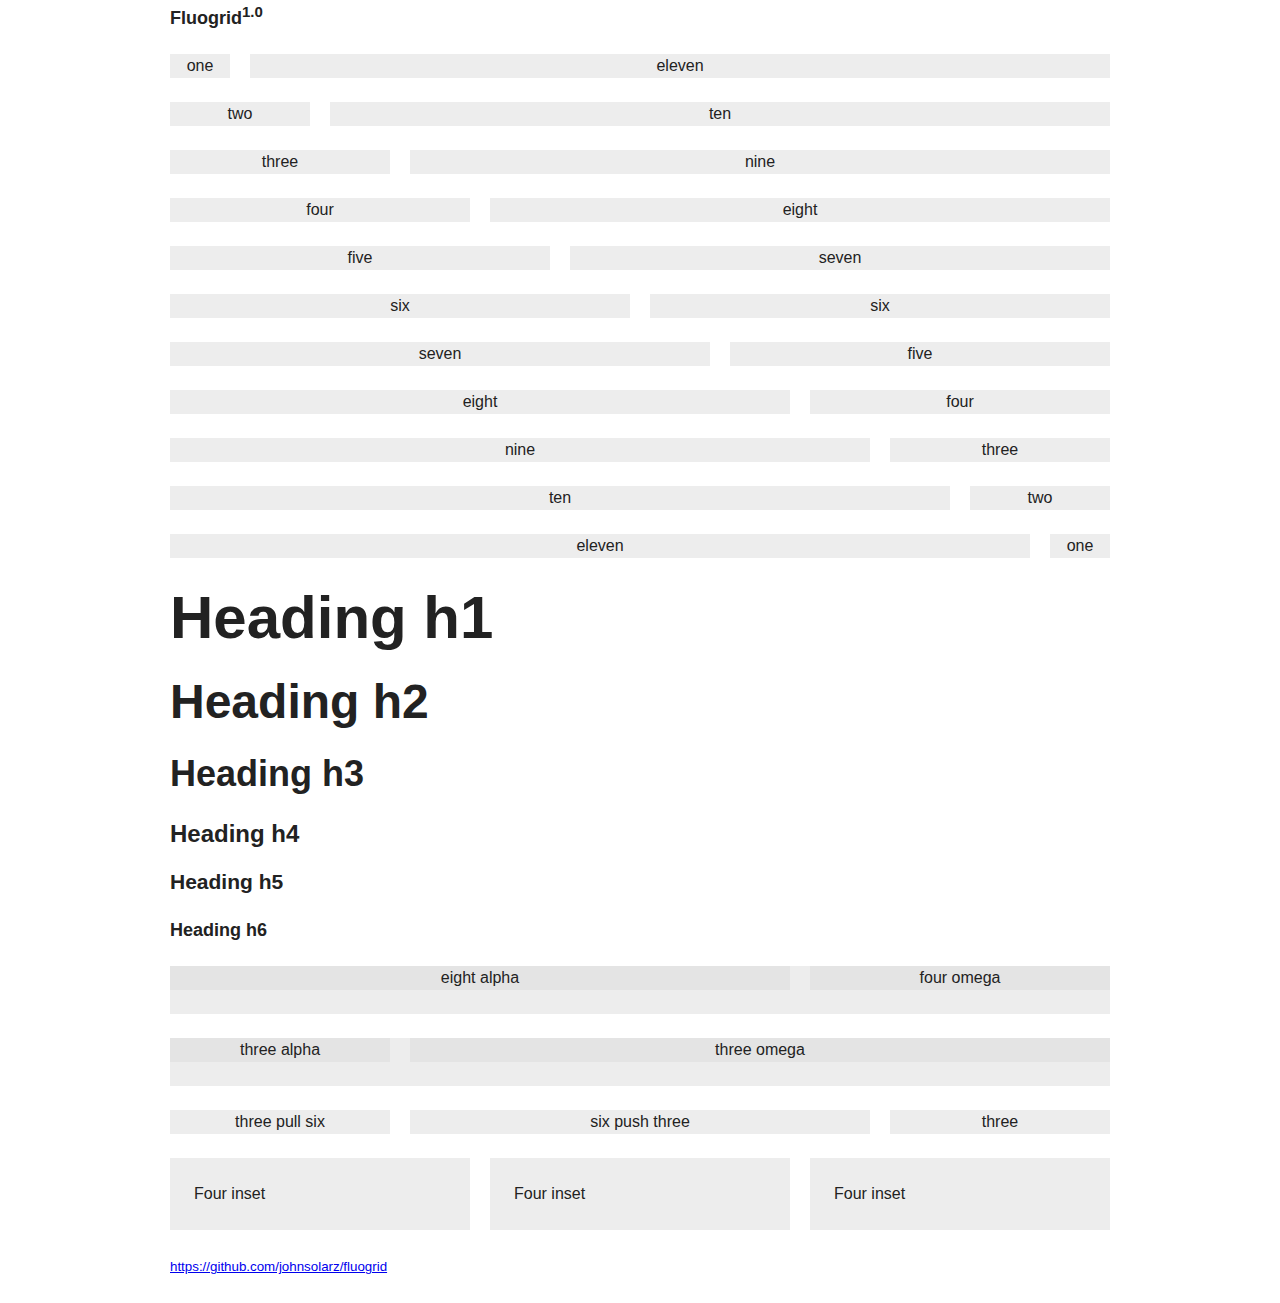
==== index.html @ cb653068 "baseline grids" ====
<!doctype html>
<html class="no-js" lang="en">
<head>
  <meta charset="utf-8">
  <meta http-equiv="X-UA-Compatible" content="IE=edge,chrome=1">

  <title></title>
  <meta name="description" content="">

  <!-- Mobile viewport optimized: h5bp.com/viewport -->
  <meta name="viewport" content="width=device-width, initial-scale=1, maximum-scale=1">

  <!-- Place favicon.ico and apple-touch-icon.png in the root directory: mathiasbynens.be/notes/touch-icons -->

  <link rel="stylesheet" href="css/fluo-12.css">
  
<style>
html { font-size: 100%; -webkit-text-size-adjust: 100%; -ms-text-size-adjust: 100%; }
html, button, input, select, textarea { font: 100%/1.5 "HelveticaNeue", "Helvetica Neue", Helvetica, Arial, sans-serif; color: #222; } /* 16px, 24px */
body { background: url("img/24px-grid-bg.gif") 0 1.1875em; margin: 0; font-size: 1em; line-height: 1.5; -webkit-font-smoothing: antialiased; font-smoothing: antialiased; text-rendering: optimizeLegibility; }
h1, h2, h3, h4, h5, h6 { font-family: "HelveticaNeue", "Helvetica Neue", Helvetica, Arial, sans-serif; color: #222; }
h1 { margin: 0; font-size: 3.75em; line-height: 1.2em; margin-bottom: 0.4em; } /* 60px, 72px, 24px */
h2 { margin: 0; font-size: 3em; line-height: 1em; margin-bottom: 0.5em; } /* 48px, 48px, 24px */
h3 { margin: 0; font-size: 2.25em; line-height: 1.3333333333333333333333333333333em; margin-bottom: 0.6667em; } /* 36px, 48px, 24px */ 
h4 { margin: 0; font-size: 1.5em; line-height: 1em; margin-bottom: 1em; } /* 24px, 24px, 24px */
h5 { margin: 0; font-size: 1.3125em; line-height: 1.1428571428571428571428571428571em; margin-bottom: 1.1428571428571428571428571428571em; } /* 21px, 24px, 24px */
h6 { margin: 0; font-size: 1.125em; line-height: 1.3333333333333333333333333333333em; margin-bottom: 1.3333333333333333333333333333333em; } /* 18px, 24px, 24px */
p, dl, td, th, table, address { margin: 0; font-size: 1em; line-height: 1.5em; margin-bottom: 1.5em; padding: 0; } /* 16px, 24px, 24px */
.center .column { background: rgba(220,220,220,.5); margin-bottom: 1.5em; text-align: center; }
.left .column .inset { background: rgba(220,220,220,.5); margin-bottom: 1.5em; text-align: left; }
  </style>
</head>
<body>

  <header class="grid">
  	<section class="twelve column">
  		<h6>Fluogrid<sup>1.0</sup></h6>
  	</section>
  </header>
  
  <div class="grid center" role="main">
		<div class="one column">
			one
		</div>
		<div class="eleven column">
			eleven
		</div>
		<div class="two column">
			two
		</div>
		<div class="ten column">
			ten
		</div>
		<div class="three column">
			three
		</div>
		<div class="nine column">
			nine
		</div>
		<div class="four column">
			four
		</div>
		<div class="eight column">
			eight
		</div>
		<div class="five column">
			five
		</div>
		<div class="seven column">
			seven
		</div>
		<div class="six column">
			six
		</div>
		<div class="six column">
			six
		</div>
		<div class="seven column">
			seven
		</div>
		<div class="five column">
			five
		</div>
		<div class="eight column">
			eight
		</div>
		<div class="four column">
			four
		</div>
		<div class="nine column">
			nine
		</div>
		<div class="three column">
			three
		</div>
		<div class="ten column">
			ten
		</div>
		<div class="two column">
			two
		</div>
		<div class="eleven column">
			eleven
		</div>
		<div class="one column">
			one
		</div>
  </div>
  <div class="grid text">
  	<div class="six column">
		  <h1>Heading h1</h1>
  		<h2>Heading h2</h2>
	  	<h3>Heading h3</h3>
 	 		<h4>Heading h4</h4>
		  <h5>Heading h5</h5>
  		<h6>Heading h6</h6>
		</div>
	</div>
	<div class="grid center">
		<div class="twelve column">
			<div class="eight column alpha">
				eight alpha
			</div>
			<div class="four column omega">
				four omega
			</div>
		</div>
	</div>
	<div class="grid center">
		<div class="twelve column">
			<div class="three column alpha">
				three alpha
			</div>
			<div class="nine column omega">
				three omega
			</div>
		</div>
	</div>
	<div class="grid center">
		<div class="six column push-three">
			six push three
		</div>
		<div class="three column pull-six">
			three pull six 
		</div>
		<div class="three column">
			three 
		</div>
	</div>
	<div class="grid left">
		<div class="four column">
			<div class="inset">
					Four inset 
			</div>
		</div>
		<div class="four column">
			<div class="inset">
				Four inset
			</div>
		</div>
		<div class="four column">
			<div class="inset">
				Four inset
			</div>
		</div>
	</div>
	
  <footer class="grid">
  	<div class="twelve column">
			<p><small><a href="https://github.com/johnsolarz/fluogrid">https://github.com/johnsolarz/fluogrid</a></small></p>
		</div>
  </footer>

</body>
</html>
---- css/fluo-12.css ----
/* 
 * Fluo 12
 * A simple, responsive fixed-width grid with a 12 unit preset.
 * https://github.com/johnsolarz/fluogrid
 * Copyright 2012 8/7 Central
 */


/* =============================================================================
   The Grid System
   ========================================================================== */

/*
 * 1. Grid defines the layout area. Modify widths inside media quieries as required.
 * 2. Columns are made up of a number of units. Set gutter margins here.
 * 3. Rows are horizontal divisions of similar content.
 */

.grid { margin: 0 auto; position: relative; }
.column { display: inline; float: left; margin-left: 10px; margin-right: 10px; }
.row { margin-bottom: 1.5em; }

/* Nested columns */
.alpha { margin-left: 0; }
.omega { margin-right: 0; }

/* Push pull columns */
.push-one,    .pull-one,    .push-two,    .pull-two,
.push-three,  .pull-three,  .push-four,   .pull-four,
.push-five,   .pull-five,   .push-six,    .pull-six,
.push-seven,  .pull-seven,  .push-eight,  .pull-eight,
.push-nine,   .pull-nine,   .push-ten,    .pull-ten,
.push-eleven, .pull-eleven, .push-twelve, .pull-twelve { position: relative; }

/* Non-structural helper classes */
.center { text-align: center; }
.inset { padding: 1.5em; }
.full { width: 100%; }

/* Micro clearfix hack */
.grid:before, .grid:after, .row:before, .row:after { content: ""; display: table; }
.grid:after, .row:after { clear: both; }
.grid, .row { *zoom: 1; }


/* =============================================================================
   Primary ('mobile first') styles
   ========================================================================== */
















/* =============================================================================
   Mobile
   ========================================================================== */

@media only screen and (max-width: 767px) {

  /* One 300px column, no guters */
	.grid                  { width: 300px; }
	.column                { margin-left: 0; margin-right: 0; }

	/* Units */
	.grid .one,
	.grid .two,
	.grid .three,
	.grid .four,
	.grid .five,
	.grid .six,
	.grid .seven,
	.grid .eight,
	.grid .nine,
	.grid .ten,
	.grid .eleven,
	.grid .twelve          { width: 300px; }

  /* Style adjustments for 300px layouts */

}


/* =============================================================================
   Mobile landscape
   ========================================================================== */

@media only screen and (min-width: 480px) and (max-width: 767px) {

  /* One 420px column, no gutters */
	.grid                  { width: 420px; }
	.column                { margin-left: 0; margin-right: 0; }

	/* Units */
	.grid .one,
	.grid .two,
	.grid .three,
	.grid .four,
	.grid .five,
	.grid .six,
	.grid .seven,
	.grid .eight,
	.grid .nine,
	.grid .ten,
	.grid .eleven,
	.grid .twelve          { width: 420px; }

  /* Style adjustments for 420px layouts */

}


/* =============================================================================
   Tablet 
   ========================================================================== */
   
@media only screen and (min-width: 768px) { 

	/* Twelve 40px units, 10px gutters */
	.grid                  { width: 720px; }

	/* Units */
	.grid .one             { width: 40px;  }
	.grid .two             { width: 100px; }
	.grid .three           { width: 160px; }
	.grid .four            { width: 220px; }
	.grid .five            { width: 280px; }
	.grid .six             { width: 340px; }
	.grid .seven           { width: 400px; }
	.grid .eight           { width: 460px; }
	.grid .nine            { width: 520px; }
	.grid .ten             { width: 580px; }
	.grid .eleven          { width: 640px; }
	.grid .twelve          { width: 700px; }

	/* Offsets */
	.grid .offset-one      { padding-left: 60px;  }
	.grid .offset-two      { padding-left: 120px; }
	.grid .offset-three    { padding-left: 180px; }
	.grid .offset-four     { padding-left: 240px; }
 	.grid .offset-five     { padding-left: 300px; }
 	.grid .offset-six      { padding-left: 360px; }
	.grid .offset-seven    { padding-left: 420px; }
	.grid .offset-eight    { padding-left: 480px; }
	.grid .offset-nine     { padding-left: 540px; }
	.grid .offset-ten      { padding-left: 600px; }
	.grid .offset-eleven   { padding-left: 660px; }

	/* Push columns */
	.grid .push-one        { left: 60px;  }
	.grid .push-two        { left: 120px; }
	.grid .push-three      { left: 180px; }
	.grid .push-four       { left: 240px; }
	.grid .push-five       { left: 300px; }
	.grid .push-six        { left: 360px; }
	.grid .push-seven      { left: 420px; }
	.grid .push-eight      { left: 480px; }
	.grid .push-nine       { left: 540px; }
	.grid .push-ten        { left: 600px; }
	.grid .push-eleven     { left: 660px; }

	/* Pull columns */
	.grid .pull-one        { left: -60px;  }
	.grid .pull-two        { left: -120px; }
	.grid .pull-three      { left: -180px; }
	.grid .pull-four       { left: -240px; }
	.grid .pull-five       { left: -300px; }
	.grid .pull-six        { left: -360px; }
	.grid .pull-seven      { left: -420px; }
	.grid .pull-eight      { left: -480px; }
	.grid .pull-nine       { left: -540px; }
	.grid .pull-ten        { left: -600px; }
	.grid .pull-eleven     { left: -660px; }

  /* Style adjustments for 720px layouts */

}


/* =============================================================================
   Landscape Tablet/Laptop
   ========================================================================== */

@media only screen and (min-width: 1024px) {

	/* Twelve 60px units, 10px gutters */
	.grid                  { width: 960px; }

	/* Units */
	.grid .one             { width: 60px;  }
	.grid .two             { width: 140px; }
	.grid .three           { width: 220px; }
	.grid .four            { width: 300px; }
	.grid .five            { width: 380px; }
	.grid .six             { width: 460px; }
	.grid .seven           { width: 540px; }
	.grid .eight           { width: 620px; }
	.grid .nine            { width: 700px; }
	.grid .ten             { width: 780px; }
	.grid .eleven          { width: 860px; }
	.grid .twelve          { width: 940px; }

	/* Offsets */
	.grid .offset-one      { padding-left: 80px;  }
	.grid .offset-two      { padding-left: 160px; }
	.grid .offset-three    { padding-left: 240px; }
	.grid .offset-four     { padding-left: 320px; }
	.grid .offset-five     { padding-left: 400px; }
	.grid .offset-six      { padding-left: 480px; }
	.grid .offset-seven    { padding-left: 560px; }
	.grid .offset-eight    { padding-left: 640px; }
	.grid .offset-nine     { padding-left: 720px; }
	.grid .offset-ten      { padding-left: 800px; }
	.grid .offset-eleven   { padding-left: 880px; }

	/* Push columns */
	.grid .push-one        { left: 80px;  }
	.grid .push-two        { left: 160px; }
	.grid .push-three      { left: 240px; }
	.grid .push-four       { left: 320px; }
	.grid .push-five       { left: 400px; }
	.grid .push-six        { left: 480px; }
	.grid .push-seven      { left: 560px; }
	.grid .push-eight      { left: 640px; }
	.grid .push-nine       { left: 720px; }
	.grid .push-ten        { left: 800px; }
	.grid .push-eleven     { left: 880px; }

	/* Pull columns */
	.grid .pull-one        { left: -80px;  }
	.grid .pull-two        { left: -160px; }
	.grid .pull-three      { left: -240px; }
	.grid .pull-four       { left: -320px; }
	.grid .pull-five       { left: -400px; }
	.grid .pull-six        { left: -480px; }
	.grid .pull-seven      { left: -560px; }
	.grid .pull-eight      { left: -640px; }
	.grid .pull-nine       { left: -720px; }
	.grid .pull-ten        { left: -800px; }
	.grid .pull-eleven     { left: -880px; }

  /* Style adjustments for 960px layouts */

}


/* =============================================================================
   Desktop
   ========================================================================== */

@media only screen and (min-width: 1280px) {

  /* Style adjustments for desktop layouts */

}


/* =============================================================================
   Widescreen
   ========================================================================== */

@media only screen and (min-width: 1400px) {

  /* Style adjustments for widescreen layouts */

}
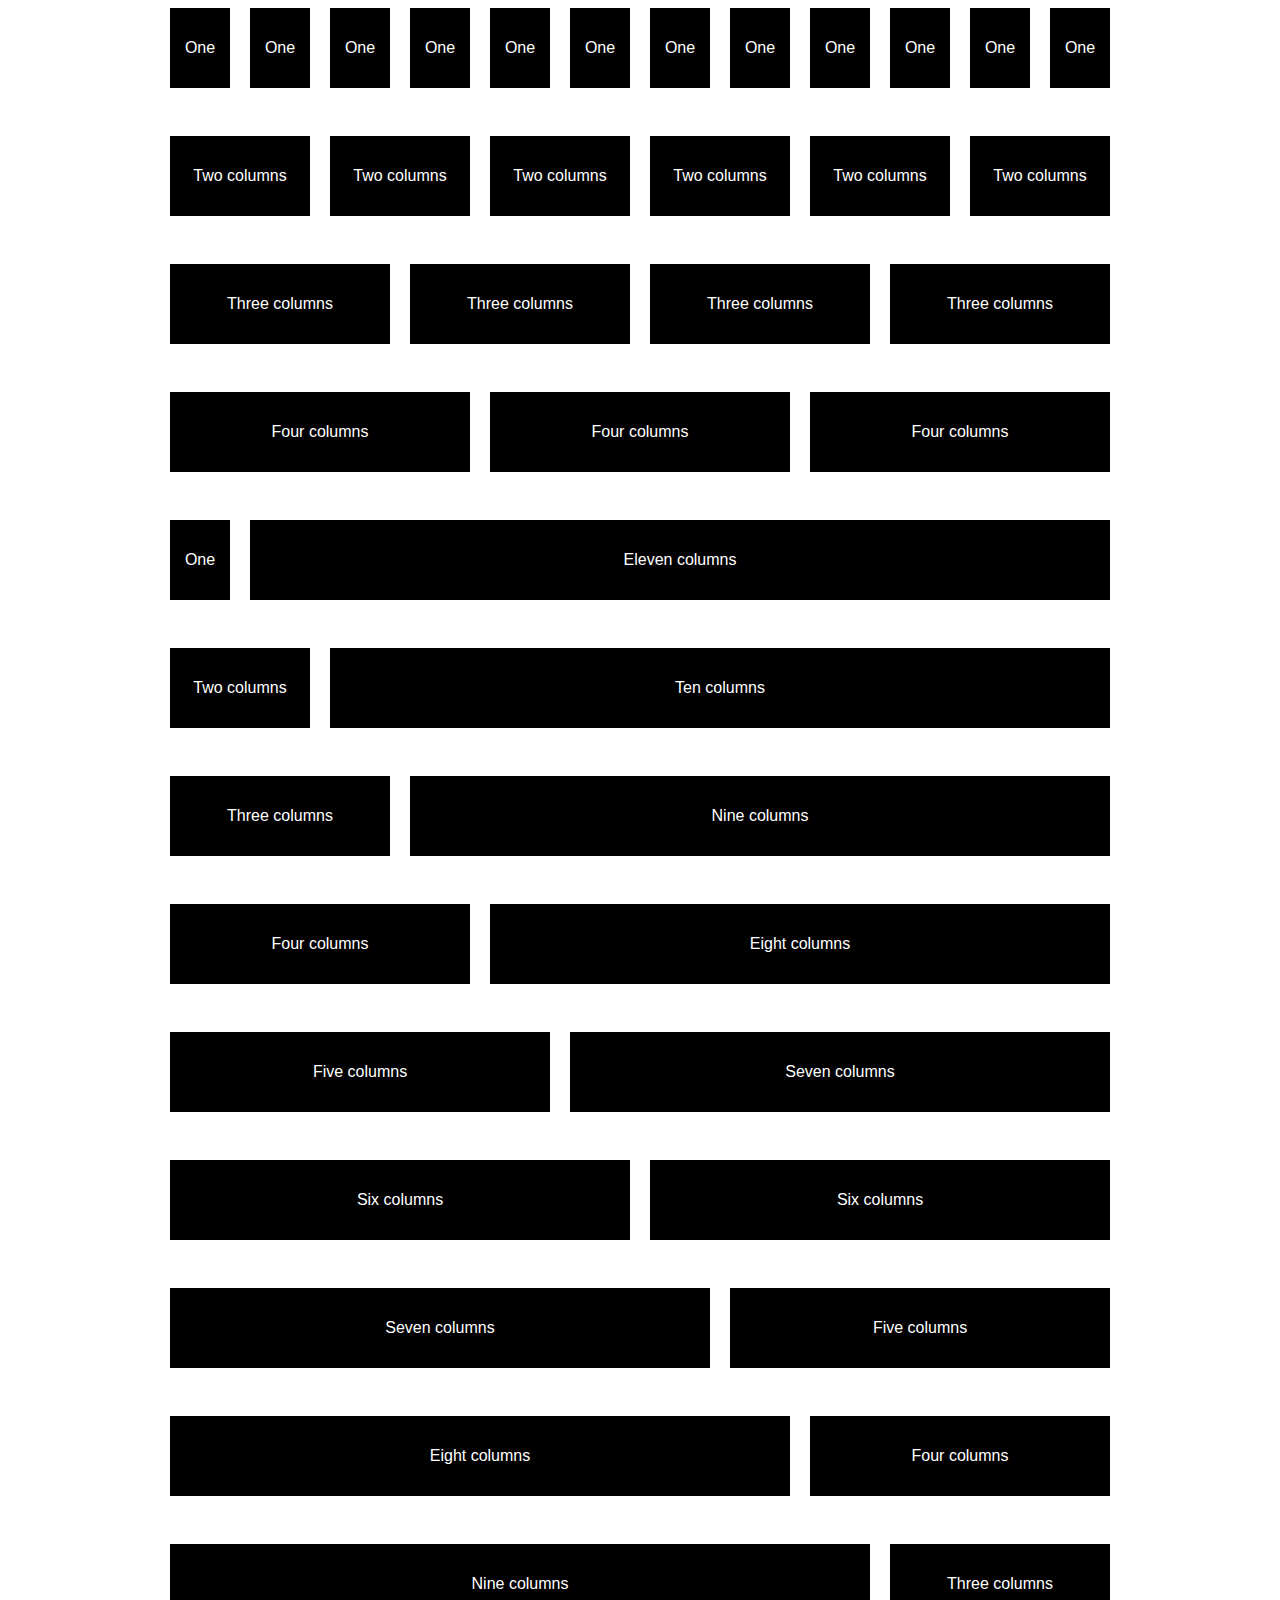
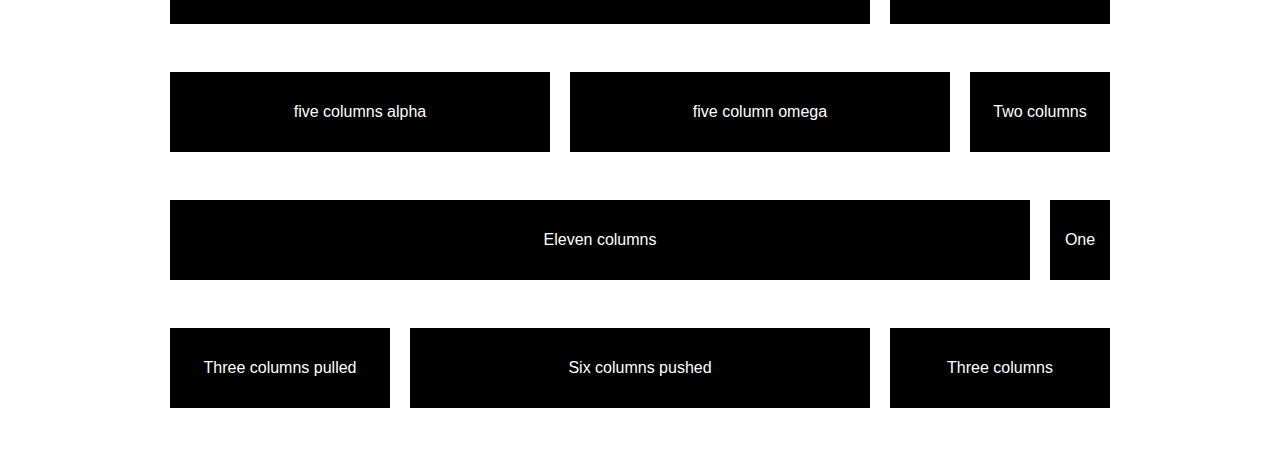
==== commit 4c244662: "removed mobile layout media query" ====
--- a/index.html
+++ b/index.html
@@ -1,175 +1,277 @@
 <!doctype html>
-<html class="no-js" lang="en">
+<html lang="en">
+
 <head>
-  <meta charset="utf-8">
-  <meta http-equiv="X-UA-Compatible" content="IE=edge,chrome=1">
-
-  <title></title>
-  <meta name="description" content="">
-
-  <!-- Mobile viewport optimized: h5bp.com/viewport -->
-  <meta name="viewport" content="width=device-width, initial-scale=1, maximum-scale=1">
-
-  <!-- Place favicon.ico and apple-touch-icon.png in the root directory: mathiasbynens.be/notes/touch-icons -->
-
-  <link rel="stylesheet" href="css/fluo-12.css">
-  
-<style>
-html { font-size: 100%; -webkit-text-size-adjust: 100%; -ms-text-size-adjust: 100%; }
-html, button, input, select, textarea { font: 100%/1.5 "HelveticaNeue", "Helvetica Neue", Helvetica, Arial, sans-serif; color: #222; } /* 16px, 24px */
-body { background: url("img/24px-grid-bg.gif") 0 1.1875em; margin: 0; font-size: 1em; line-height: 1.5; -webkit-font-smoothing: antialiased; font-smoothing: antialiased; text-rendering: optimizeLegibility; }
-h1, h2, h3, h4, h5, h6 { font-family: "HelveticaNeue", "Helvetica Neue", Helvetica, Arial, sans-serif; color: #222; }
-h1 { margin: 0; font-size: 3.75em; line-height: 1.2em; margin-bottom: 0.4em; } /* 60px, 72px, 24px */
-h2 { margin: 0; font-size: 3em; line-height: 1em; margin-bottom: 0.5em; } /* 48px, 48px, 24px */
-h3 { margin: 0; font-size: 2.25em; line-height: 1.3333333333333333333333333333333em; margin-bottom: 0.6667em; } /* 36px, 48px, 24px */ 
-h4 { margin: 0; font-size: 1.5em; line-height: 1em; margin-bottom: 1em; } /* 24px, 24px, 24px */
-h5 { margin: 0; font-size: 1.3125em; line-height: 1.1428571428571428571428571428571em; margin-bottom: 1.1428571428571428571428571428571em; } /* 21px, 24px, 24px */
-h6 { margin: 0; font-size: 1.125em; line-height: 1.3333333333333333333333333333333em; margin-bottom: 1.3333333333333333333333333333333em; } /* 18px, 24px, 24px */
-p, dl, td, th, table, address { margin: 0; font-size: 1em; line-height: 1.5em; margin-bottom: 1.5em; padding: 0; } /* 16px, 24px, 24px */
-.center .column { background: rgba(220,220,220,.5); margin-bottom: 1.5em; text-align: center; }
-.left .column .inset { background: rgba(220,220,220,.5); margin-bottom: 1.5em; text-align: left; }
-  </style>
+	<meta charset="utf-8" />
+	<title>Hello Fluo™ &mdash; Adaptive grid layout</title>
+
+	<meta name="viewport" content="width=device-width, initial-scale=1.0" />
+
+	<!-- The Grid System -->
+	<link rel="stylesheet" href="css/twelve/fluogrid.css" type="text/css" media="screen" />
+	
+	<!-- Theme styles -->
+	<link rel="stylesheet" href="css/layout.css" type="text/css" media="screen" />
+	
+	<!--css3-mediaqueries-js - http://code.google.com/p/css3-mediaqueries-js/ - Enables media queries in some unsupported bsectionsers-->
+	<script type="text/javascript" src="js/css3-mediaqueries.js"></script>
+	
+	<!--Delete embedded styles, just for example.-->
+	<style type="text/css">
+	
+	body {
+	font-family: "Helvetica Neue", Helvetica, Arial, sans-serif;
+	}
+	.grid p {
+	color: #fff;
+	line-height: 5em;
+	background: #000;
+	text-align: center;
+	margin: 0 0 1.5em;
+	}
+	
+	</style>
+
 </head>
+
+
 <body>
 
-  <header class="grid">
-  	<section class="twelve column">
-  		<h6>Fluogrid<sup>1.0</sup></h6>
-  	</section>
-  </header>
-  
-  <div class="grid center" role="main">
-		<div class="one column">
-			one
+<div class="grid">
+	<div class="section">
+		<div class="one column">
+			<p>One</p>
+		</div>
+		<div class="one column">
+			<p>One</p>
+		</div>
+		<div class="one column">
+			<p>One</p>
+		</div>
+		<div class="one column">
+			<p>One</p>
+		</div>
+		<div class="one column">
+			<p>One</p>
+		</div>
+		<div class="one column">
+			<p>One</p>
+		</div>
+		<div class="one column">
+			<p>One</p>
+		</div>
+		<div class="one column">
+			<p>One</p>
+		</div>
+		<div class="one column">
+			<p>One</p>
+		</div>
+		<div class="one column">
+			<p>One</p>
+		</div>
+		<div class="one column">
+			<p>One</p>
+		</div>
+		<div class="one column">
+			<p>One</p>
+		</div>
+	</div>
+</div>
+
+<div class="grid">
+	<div class="section">
+		<div class="two column">
+			<p>Two columns</p>
+		</div>
+		<div class="two column">
+			<p>Two columns</p>
+		</div>
+		<div class="two column">
+			<p>Two columns</p>
+		</div>
+		<div class="two column">
+			<p>Two columns</p>
+		</div>
+		<div class="two column">
+			<p>Two columns</p>
+		</div>
+		<div class="two column">
+			<p>Two columns</p>
+		</div>
+	</div>
+</div>
+
+<div class="grid">
+	<div class="section">
+		<div class="three column">
+			<p>Three columns</p>
+		</div>
+		<div class="three column">
+			<p>Three columns</p>
+		</div>
+		<div class="three column">
+			<p>Three columns</p>
+		</div>
+		<div class="three column">
+			<p>Three columns</p>
+		</div>
+	</div>
+</div>
+
+<div class="grid">
+	<div class="section">
+		<div class="four column">
+			<p>Four columns</p>
+		</div>
+		<div class="four column">
+			<p>Four columns</p>
+		</div>
+		<div class="four column">
+			<p>Four columns</p>
+		</div>
+	</div>
+</div>
+
+<div class="grid">
+	<div class="section">
+		<div class="one column">
+			<p>One</p>
 		</div>
 		<div class="eleven column">
-			eleven
-		</div>
-		<div class="two column">
-			two
+			<p>Eleven columns</p>
+		</div>
+	</div>
+</div>
+
+<div class="grid">
+	<div class="section">
+		<div class="two column">
+			<p>Two columns</p>
 		</div>
 		<div class="ten column">
-			ten
-		</div>
-		<div class="three column">
-			three
+			<p>Ten columns</p>
+		</div>
+	</div>
+</div>
+
+<div class="grid">
+	<div class="section">
+		<div class="three column">
+			<p>Three columns</p>
 		</div>
 		<div class="nine column">
-			nine
-		</div>
-		<div class="four column">
-			four
+			<p>Nine columns</p>
+		</div>
+	</div>
+</div>
+
+<div class="grid">
+	<div class="section">
+		<div class="four column">
+			<p>Four columns</p>
 		</div>
 		<div class="eight column">
-			eight
-		</div>
+			<p>Eight columns</p>
+		</div>
+	</div>
+</div>
+
+<div class="grid">
+	<div class="section">
 		<div class="five column">
-			five
+			<p>Five columns</p>
 		</div>
 		<div class="seven column">
-			seven
-		</div>
+			<p>Seven columns</p>
+		</div>
+	</div>
+</div>
+
+<div class="grid">
+	<div class="section">
 		<div class="six column">
-			six
+			<p>Six columns</p>
 		</div>
 		<div class="six column">
-			six
-		</div>
+			<p>Six columns</p>
+		</div>
+	</div>
+</div>
+
+<div class="grid">
+	<div class="section">
 		<div class="seven column">
-			seven
+			<p>Seven columns</p>
 		</div>
 		<div class="five column">
-			five
-		</div>
+			<p>Five columns</p>
+		</div>
+	</div>
+</div>
+
+<div class="grid">
+	<div class="section">
 		<div class="eight column">
-			eight
-		</div>
-		<div class="four column">
-			four
-		</div>
+			<p>Eight columns</p>
+		</div>
+		<div class="four column">
+			<p>Four columns</p>
+		</div>
+	</div>
+</div>
+
+<div class="grid">
+	<div class="section">
 		<div class="nine column">
-			nine
-		</div>
-		<div class="three column">
-			three
-		</div>
+			<p>Nine columns</p>
+		</div>
+		<div class="three column">
+			<p>Three columns</p>
+		</div>
+	</div>
+</div>
+
+<div class="grid">
+	<div class="section">
 		<div class="ten column">
-			ten
-		</div>
-		<div class="two column">
-			two
-		</div>
+			<div class="five column alpha">
+				<p>five columns alpha</p>
+			</div>
+			<div class="five column omega">
+				<p>five column omega</p>
+			</div>
+		</div>
+		<div class="two column">
+			<p>Two columns</p>
+		</div>
+	</div>
+</div>
+
+<div class="grid">
+	<div class="section">
 		<div class="eleven column">
-			eleven
-		</div>
-		<div class="one column">
-			one
-		</div>
-  </div>
-  <div class="grid text">
-  	<div class="six column">
-		  <h1>Heading h1</h1>
-  		<h2>Heading h2</h2>
-	  	<h3>Heading h3</h3>
- 	 		<h4>Heading h4</h4>
-		  <h5>Heading h5</h5>
-  		<h6>Heading h6</h6>
-		</div>
-	</div>
-	<div class="grid center">
-		<div class="twelve column">
-			<div class="eight column alpha">
-				eight alpha
-			</div>
-			<div class="four column omega">
-				four omega
-			</div>
-		</div>
-	</div>
-	<div class="grid center">
-		<div class="twelve column">
-			<div class="three column alpha">
-				three alpha
-			</div>
-			<div class="nine column omega">
-				three omega
-			</div>
-		</div>
-	</div>
-	<div class="grid center">
+			<p>Eleven columns</p>
+		</div>
+		<div class="one column">
+			<p>One</p>
+		</div>
+	</div>
+</div>
+
+<div class="grid">
+	<div class="section">
 		<div class="six column push-three">
-			six push three
+			<p>Six columns pushed</p>
 		</div>
 		<div class="three column pull-six">
-			three pull six 
-		</div>
-		<div class="three column">
-			three 
-		</div>
-	</div>
-	<div class="grid left">
-		<div class="four column">
-			<div class="inset">
-					Four inset 
-			</div>
-		</div>
-		<div class="four column">
-			<div class="inset">
-				Four inset
-			</div>
-		</div>
-		<div class="four column">
-			<div class="inset">
-				Four inset
-			</div>
-		</div>
-	</div>
-	
-  <footer class="grid">
-  	<div class="twelve column">
-			<p><small><a href="https://github.com/johnsolarz/fluogrid">https://github.com/johnsolarz/fluogrid</a></small></p>
-		</div>
-  </footer>
+			<p>Three columns pulled</p>
+		</div>
+		<div class="three column">
+			<p>Three columns</p>
+		</div>
+	</div>
+</div>
 
 </body>
-</html>
+
+</html>--- a/css/twelve/fluogrid.css
+++ b/css/twelve/fluogrid.css
@@ -0,0 +1,244 @@
+/* 
+ * Fluogrid™ Twelve
+ * Adaptive grid layout.
+ * https://github.com/johnsolarz/fluogrid
+ * Copyright 2012 8/7 Central
+ */
+
+
+/* =============================================================================
+   The Grid System
+   ========================================================================== */
+
+/*
+ * Grid defines the layout area. Adjust grid/unit/margin widths per design.
+ * Units are the smallest vertical measure. A column is made of a number of units.
+ * Sections are horizontal divisions of content, set to baseline grid.
+ */
+
+.grid                    { margin: 0 auto; position: relative; }
+.column                  { display: inline; float: left; }
+.section                 { margin-bottom: 1.5em; }
+
+/* Nested columns */
+.column.alpha            { margin-left: 0; }
+.column.omega            { margin-right: 0; }
+
+/* Fluid media */
+img, object, embed, video { height: auto; max-width: 100%; }
+
+/* Micro clearfix hack */
+.grid:before, .grid:after, .section:before, .section:after { content: ""; display: table; }
+.grid:after, .section:after { clear: both; }
+.grid, .section { *zoom: 1; }
+
+/* Non-structural helper classes */
+.center { text-align: center; }
+.inset { padding: 1.5em; }
+.full { width: 100%; }
+
+
+/* =============================================================================
+   Mobile first styles
+   ========================================================================== */
+
+/* 
+ * 300px single column layout
+ * No gutters, one unit @ 300px
+ */
+   
+.grid                    { width: 300px; }
+.column                  { margin-left: 0; margin-right: 0; }
+
+.grid .one,
+.grid .two,
+.grid .three,
+.grid .four,
+.grid .five,
+.grid .six,
+.grid .seven,
+.grid .eight,
+.grid .nine,
+.grid .ten,
+.grid .eleven,
+.grid .twelve            { width: 300px; }
+
+
+/* =============================================================================
+   Mobile landscape
+   ========================================================================== */
+
+@media only screen and (min-width: 480px) and (max-width: 767px) {
+
+	/* 
+	 * 420px single column layout
+	 * No gutters (inherit), one unit @ 420px
+	 */
+ 
+	.grid                  { width: 420px; }
+
+	.grid .one,
+	.grid .two,
+	.grid .three,
+	.grid .four,
+	.grid .five,
+	.grid .six,
+	.grid .seven,
+	.grid .eight,
+	.grid .nine,
+	.grid .ten,
+	.grid .eleven,
+	.grid .twelve          { width: 420px; }
+
+}
+
+
+/* =============================================================================
+   Tablet 
+   ========================================================================== */
+
+@media only screen and (min-width: 768px) { 
+
+	/*
+	 * 720px multicolumn layout
+	 * Gutters @ 20px, twelve units @ 40px
+	 */
+
+	.grid                  { width: 720px; }
+	.column                { margin-left: 10px; margin-right: 10px; }
+
+	.grid .one             { width: 40px;  }
+	.grid .two             { width: 100px; }
+	.grid .three           { width: 160px; }
+	.grid .four            { width: 220px; }
+	.grid .five            { width: 280px; }
+	.grid .six             { width: 340px; }
+	.grid .seven           { width: 400px; }
+	.grid .eight           { width: 460px; }
+	.grid .nine            { width: 520px; }
+	.grid .ten             { width: 580px; }
+	.grid .eleven          { width: 640px; }
+	.grid .twelve          { width: 700px; }
+
+	.grid .offset-one      { padding-left: 60px;  }
+	.grid .offset-two      { padding-left: 120px; }
+	.grid .offset-three    { padding-left: 180px; }
+	.grid .offset-four     { padding-left: 240px; }
+ 	.grid .offset-five     { padding-left: 300px; }
+ 	.grid .offset-six      { padding-left: 360px; }
+	.grid .offset-seven    { padding-left: 420px; }
+	.grid .offset-eight    { padding-left: 480px; }
+	.grid .offset-nine     { padding-left: 540px; }
+	.grid .offset-ten      { padding-left: 600px; }
+	.grid .offset-eleven   { padding-left: 660px; }
+
+	.grid .push-one        { position: relative; left: 60px;  }
+	.grid .push-two        { position: relative; left: 120px; }
+	.grid .push-three      { position: relative; left: 180px; }
+	.grid .push-four       { position: relative; left: 240px; }
+	.grid .push-five       { position: relative; left: 300px; }
+	.grid .push-six        { position: relative; left: 360px; }
+	.grid .push-seven      { position: relative; left: 420px; }
+	.grid .push-eight      { position: relative; left: 480px; }
+	.grid .push-nine       { position: relative; left: 540px; }
+	.grid .push-ten        { position: relative; left: 600px; }
+	.grid .push-eleven     { position: relative; left: 660px; }
+
+	.grid .pull-one        { position: relative; left: -60px;  }
+	.grid .pull-two        { position: relative; left: -120px; }
+	.grid .pull-three      { position: relative; left: -180px; }
+	.grid .pull-four       { position: relative; left: -240px; }
+	.grid .pull-five       { position: relative; left: -300px; }
+	.grid .pull-six        { position: relative; left: -360px; }
+	.grid .pull-seven      { position: relative; left: -420px; }
+	.grid .pull-eight      { position: relative; left: -480px; }
+	.grid .pull-nine       { position: relative; left: -540px; }
+	.grid .pull-ten        { position: relative; left: -600px; }
+	.grid .pull-eleven     { position: relative; left: -660px; }
+
+}
+
+
+/* =============================================================================
+   Landscape Tablet/Laptop
+   ========================================================================== */
+
+@media only screen and (min-width: 1024px) {
+
+	/*
+	 * 960px multicolumn layout
+	 * Gutters @ 20px (inherit), twelve units @ 60px
+	 */
+
+	.grid                  { width: 960px; }
+
+	.grid .one             { width: 60px;  }
+	.grid .two             { width: 140px; }
+	.grid .three           { width: 220px; }
+	.grid .four            { width: 300px; }
+	.grid .five            { width: 380px; }
+	.grid .six             { width: 460px; }
+	.grid .seven           { width: 540px; }
+	.grid .eight           { width: 620px; }
+	.grid .nine            { width: 700px; }
+	.grid .ten             { width: 780px; }
+	.grid .eleven          { width: 860px; }
+	.grid .twelve          { width: 940px; }
+
+	.grid .offset-one      { padding-left: 80px;  }
+	.grid .offset-two      { padding-left: 160px; }
+	.grid .offset-three    { padding-left: 240px; }
+	.grid .offset-four     { padding-left: 320px; }
+	.grid .offset-five     { padding-left: 400px; }
+	.grid .offset-six      { padding-left: 480px; }
+	.grid .offset-seven    { padding-left: 560px; }
+	.grid .offset-eight    { padding-left: 640px; }
+	.grid .offset-nine     { padding-left: 720px; }
+	.grid .offset-ten      { padding-left: 800px; }
+	.grid .offset-eleven   { padding-left: 880px; }
+
+	.grid .push-one        { left: 80px;  }
+	.grid .push-two        { left: 160px; }
+	.grid .push-three      { left: 240px; }
+	.grid .push-four       { left: 320px; }
+	.grid .push-five       { left: 400px; }
+	.grid .push-six        { left: 480px; }
+	.grid .push-seven      { left: 560px; }
+	.grid .push-eight      { left: 640px; }
+	.grid .push-nine       { left: 720px; }
+	.grid .push-ten        { left: 800px; }
+	.grid .push-eleven     { left: 880px; }
+
+	.grid .pull-one        { left: -80px;  }
+	.grid .pull-two        { left: -160px; }
+	.grid .pull-three      { left: -240px; }
+	.grid .pull-four       { left: -320px; }
+	.grid .pull-five       { left: -400px; }
+	.grid .pull-six        { left: -480px; }
+	.grid .pull-seven      { left: -560px; }
+	.grid .pull-eight      { left: -640px; }
+	.grid .pull-nine       { left: -720px; }
+	.grid .pull-ten        { left: -800px; }
+	.grid .pull-eleven     { left: -880px; }
+
+}
+
+
+/* =============================================================================
+   Desktop
+   ========================================================================== */
+
+@media only screen and (min-width: 1280px) {
+
+
+}
+
+
+/* =============================================================================
+   Widescreen
+   ========================================================================== */
+
+@media only screen and (min-width: 1400px) {
+
+
+}--- a/css/layout.css
+++ b/css/layout.css
@@ -0,0 +1,90 @@
+/* 
+ * Fluogrid™ Layout
+ * Example media queries for responsive design.
+ * https://github.com/johnsolarz/fluogrid
+ * Copyright 2012 8/7 Central
+ */
+
+/* =============================================================================
+   Primary ('mobile first') styles
+   ========================================================================== */
+
+
+
+
+
+
+
+
+
+
+
+
+
+
+
+
+/* =============================================================================
+   Mobile
+   ========================================================================== */
+
+@media only screen and (max-width: 767px) {
+  /* Style adjustments for 300px layouts */
+
+}
+
+
+/* =============================================================================
+   Mobile landscape
+   ========================================================================== */
+
+@media only screen and (min-width: 480px) and (max-width: 767px) {
+
+  /* Style adjustments for 420 layouts */
+
+}
+
+
+/* =============================================================================
+   Tablet
+   ========================================================================== */
+
+@media only screen and (min-width: 768px) {
+
+  /* Style adjustments for 720px layouts */
+
+}
+
+
+/* =============================================================================
+   Landscape Tablet/Laptop
+   ========================================================================== */
+
+@media only screen and (min-width: 1024px) {
+
+  /* Style adjustments for 960px layouts */
+
+}
+
+
+/* =============================================================================
+   Desktop 
+   ========================================================================== */
+
+@media only screen and (min-width: 1280px) {
+
+  /* Style adjustments for desktop layouts */
+
+}
+
+
+/* =============================================================================
+   Widescreen
+   ========================================================================== */
+
+@media only screen and (min-width: 1400px) {
+
+  /* Style adjustments for widescreen layouts */
+
+}
+
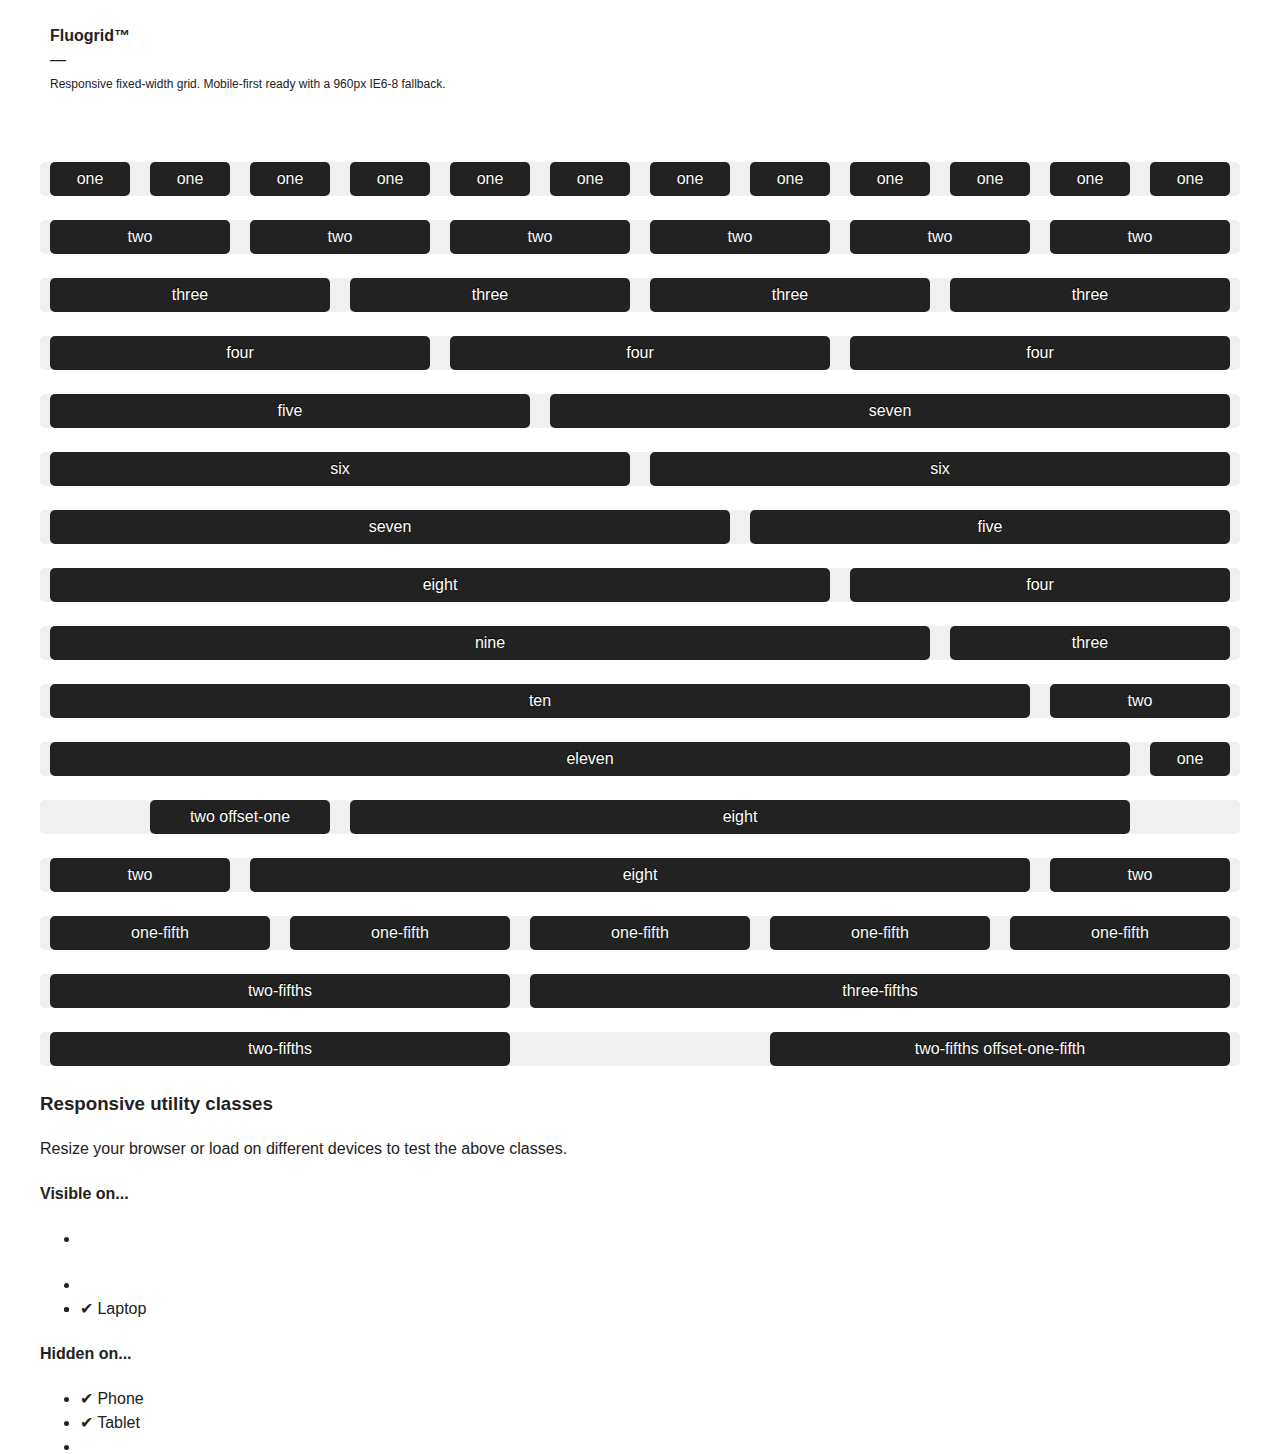
==== commit ac65cad8: "file structure" ====
--- a/index.html
+++ b/index.html
@@ -1,277 +1,237 @@
-<!doctype html>
-<html lang="en">
-
+<!DOCTYPE html>
+<!--[if lt IE 7]> <html class="no-js lt-ie9 lt-ie8 lt-ie7"> <![endif]-->
+<!--[if IE 7]>    <html class="no-js lt-ie9 lt-ie8"> <![endif]-->
+<!--[if IE 8]>    <html class="no-js lt-ie9"> <![endif]-->
+<!--[if gt IE 8]><!--> <html class="no-js"> <!--<![endif]-->
 <head>
-	<meta charset="utf-8" />
-	<title>Hello Fluo™ &mdash; Adaptive grid layout</title>
-
-	<meta name="viewport" content="width=device-width, initial-scale=1.0" />
-
-	<!-- The Grid System -->
-	<link rel="stylesheet" href="css/twelve/fluogrid.css" type="text/css" media="screen" />
-	
-	<!-- Theme styles -->
-	<link rel="stylesheet" href="css/layout.css" type="text/css" media="screen" />
-	
-	<!--css3-mediaqueries-js - http://code.google.com/p/css3-mediaqueries-js/ - Enables media queries in some unsupported bsectionsers-->
-	<script type="text/javascript" src="js/css3-mediaqueries.js"></script>
-	
-	<!--Delete embedded styles, just for example.-->
-	<style type="text/css">
-	
-	body {
-	font-family: "Helvetica Neue", Helvetica, Arial, sans-serif;
-	}
-	.grid p {
-	color: #fff;
-	line-height: 5em;
-	background: #000;
-	text-align: center;
-	margin: 0 0 1.5em;
-	}
-	
-	</style>
-
-</head>
-
-
-<body>
-
-<div class="grid">
-	<div class="section">
-		<div class="one column">
-			<p>One</p>
-		</div>
-		<div class="one column">
-			<p>One</p>
-		</div>
-		<div class="one column">
-			<p>One</p>
-		</div>
-		<div class="one column">
-			<p>One</p>
-		</div>
-		<div class="one column">
-			<p>One</p>
-		</div>
-		<div class="one column">
-			<p>One</p>
-		</div>
-		<div class="one column">
-			<p>One</p>
-		</div>
-		<div class="one column">
-			<p>One</p>
-		</div>
-		<div class="one column">
-			<p>One</p>
-		</div>
-		<div class="one column">
-			<p>One</p>
-		</div>
-		<div class="one column">
-			<p>One</p>
-		</div>
-		<div class="one column">
-			<p>One</p>
-		</div>
-	</div>
-</div>
-
-<div class="grid">
-	<div class="section">
-		<div class="two column">
-			<p>Two columns</p>
-		</div>
-		<div class="two column">
-			<p>Two columns</p>
-		</div>
-		<div class="two column">
-			<p>Two columns</p>
-		</div>
-		<div class="two column">
-			<p>Two columns</p>
-		</div>
-		<div class="two column">
-			<p>Two columns</p>
-		</div>
-		<div class="two column">
-			<p>Two columns</p>
-		</div>
-	</div>
-</div>
-
-<div class="grid">
-	<div class="section">
-		<div class="three column">
-			<p>Three columns</p>
-		</div>
-		<div class="three column">
-			<p>Three columns</p>
-		</div>
-		<div class="three column">
-			<p>Three columns</p>
-		</div>
-		<div class="three column">
-			<p>Three columns</p>
-		</div>
-	</div>
-</div>
-
-<div class="grid">
-	<div class="section">
-		<div class="four column">
-			<p>Four columns</p>
-		</div>
-		<div class="four column">
-			<p>Four columns</p>
-		</div>
-		<div class="four column">
-			<p>Four columns</p>
-		</div>
-	</div>
-</div>
-
-<div class="grid">
-	<div class="section">
-		<div class="one column">
-			<p>One</p>
-		</div>
-		<div class="eleven column">
-			<p>Eleven columns</p>
-		</div>
-	</div>
-</div>
-
-<div class="grid">
-	<div class="section">
-		<div class="two column">
-			<p>Two columns</p>
-		</div>
-		<div class="ten column">
-			<p>Ten columns</p>
-		</div>
-	</div>
-</div>
-
-<div class="grid">
-	<div class="section">
-		<div class="three column">
-			<p>Three columns</p>
-		</div>
-		<div class="nine column">
-			<p>Nine columns</p>
-		</div>
-	</div>
-</div>
-
-<div class="grid">
-	<div class="section">
-		<div class="four column">
-			<p>Four columns</p>
-		</div>
-		<div class="eight column">
-			<p>Eight columns</p>
-		</div>
-	</div>
-</div>
-
-<div class="grid">
-	<div class="section">
-		<div class="five column">
-			<p>Five columns</p>
-		</div>
-		<div class="seven column">
-			<p>Seven columns</p>
-		</div>
-	</div>
-</div>
-
-<div class="grid">
-	<div class="section">
-		<div class="six column">
-			<p>Six columns</p>
-		</div>
-		<div class="six column">
-			<p>Six columns</p>
-		</div>
-	</div>
-</div>
-
-<div class="grid">
-	<div class="section">
-		<div class="seven column">
-			<p>Seven columns</p>
-		</div>
-		<div class="five column">
-			<p>Five columns</p>
-		</div>
-	</div>
-</div>
-
-<div class="grid">
-	<div class="section">
-		<div class="eight column">
-			<p>Eight columns</p>
-		</div>
-		<div class="four column">
-			<p>Four columns</p>
-		</div>
-	</div>
-</div>
-
-<div class="grid">
-	<div class="section">
-		<div class="nine column">
-			<p>Nine columns</p>
-		</div>
-		<div class="three column">
-			<p>Three columns</p>
-		</div>
-	</div>
-</div>
-
-<div class="grid">
-	<div class="section">
-		<div class="ten column">
-			<div class="five column alpha">
-				<p>five columns alpha</p>
-			</div>
-			<div class="five column omega">
-				<p>five column omega</p>
-			</div>
-		</div>
-		<div class="two column">
-			<p>Two columns</p>
-		</div>
-	</div>
-</div>
-
-<div class="grid">
-	<div class="section">
-		<div class="eleven column">
-			<p>Eleven columns</p>
-		</div>
-		<div class="one column">
-			<p>One</p>
-		</div>
-	</div>
-</div>
-
-<div class="grid">
-	<div class="section">
-		<div class="six column push-three">
-			<p>Six columns pushed</p>
-		</div>
-		<div class="three column pull-six">
-			<p>Three columns pulled</p>
-		</div>
-		<div class="three column">
-			<p>Three columns</p>
-		</div>
-	</div>
-</div>
-
-</body>
-
-</html>+    <meta charset="utf-8">
+
+    <title>Fluogrid™ &mdash; Responsive fixed width grid</title>
+    <meta name="description" content="Fluogrid is based on 960.gs, inspired by getskeleton.com and forked from github.com/dryan/css-smart-grid.">
+
+    <meta name="viewport" content="width=device-width,initial-scale=1">
+
+    <link rel="stylesheet" href="css/fluogrid.css">
+
+    <style type="text/css">
+        html {
+            font-size: 100%;
+             -webkit-text-size-adjust: 100%;
+            -ms-text-size-adjust: 100%;
+        }
+
+        html,
+        button,
+        input,
+        select,
+        textarea {
+            font-family: "HelveticaNeue", "Helvetica Neue", Helvetica, Arial, sans-serif;
+            color: #222;
+        }
+
+        body {
+            margin: 0;
+            font-size: 1em;
+            line-height: 1.5;
+            -webkit-font-smoothing: antialiased;
+            font-smoothing: antialiased;
+            text-rendering: optimizeLegibility;
+        }
+
+        header[role="banner"] {
+            margin-bottom: 3em;
+            margin-top: 1.5em;
+        }
+
+        header[role="banner"] span {
+            display: block;
+            font-weight: 700;
+        }
+        header[role="banner"] p {
+            font-size: .75em;
+            line-height: 2;
+            margin-bottom: 1.5em;
+            margin-top: 0;
+        }
+
+        #main .row {
+            background: #f0f0f0;
+            border-radius: 5px;
+        }
+
+        #main .row .column span {
+            display: block;
+            font-size: .75em;
+            text-align: center;
+            padding-top: 5px;
+            padding-bottom: 5px;
+            background: #222;
+            color: #fff;
+            font-weight: normal;
+            text-shadow: 0 -1px 1px black;
+            border-radius: 5px;
+            margin-top: .5em;
+        }
+
+        .oldie #main .row .column span,
+        #main .row .column:first-child span {
+            margin-top: 0;
+        }
+
+        @media screen and (max-width:768px) {
+            #main .row .column span {
+                font-size: 1em;
+            }
+        }
+
+        @media screen and (min-width:768px) {
+            #main .row .column span {
+                margin-top: 0;
+            }
+        }
+
+        @media screen and (min-width:1200px) {
+            #main .row .column span {
+                font-size: 1em;
+            }
+        }
+
+    </style>
+
+    </head>
+
+    <body class="demo">
+        <header role="banner" class="grid hd">
+            <div class="twelve column">
+                <span>Fluogrid™</span>
+                &mdash;
+                <p>Responsive fixed-width grid. Mobile-first ready with a 960px IE6-8 fallback.</p>
+            </div>
+        </header>
+
+        <div class="grid hd" id="main">
+
+            <div class="row">
+                <div class="column"><span>one</span></div>
+                <div class="column"><span>one</span></div>
+                <div class="column"><span>one</span></div>
+                <div class="column"><span>one</span></div>
+                <div class="column"><span>one</span></div>
+                <div class="column"><span>one</span></div>
+                <div class="column"><span>one</span></div>
+                <div class="column"><span>one</span></div>
+                <div class="column"><span>one</span></div>
+                <div class="column"><span>one</span></div>
+                <div class="column"><span>one</span></div>
+                <div class="column"><span>one</span></div>
+            </div>
+
+            <div class="row">
+                <div class="two column"><span>two</span></div>
+                <div class="two column"><span>two</span></div>
+                <div class="two column"><span>two</span></div>
+                <div class="two column"><span>two</span></div>
+                <div class="two column"><span>two</span></div>
+                <div class="two column"><span>two</span></div>
+            </div>
+
+            <div class="row">
+                <div class="column three"><span>three</span></div>
+                <div class="column three"><span>three</span></div>
+                <div class="column three"><span>three</span></div>
+                <div class="column three"><span>three</span></div>
+            </div>
+
+            <div class="row">
+                <div class="column four"><span>four</span></div>
+                <div class="column four"><span>four</span></div>
+                <div class="column four"><span>four</span></div>
+            </div>
+
+            <div class="row">
+                <div class="column five"><span>five</span></div>
+                <div class="column seven"><span>seven</span></div>
+            </div>
+
+            <div class="row">
+                <div class="column six"><span>six</span></div>
+                <div class="column six"><span>six</span></div>
+            </div>
+
+            <div class="row">
+                <div class="column seven"><span>seven</span></div>
+                <div class="column five"><span>five</span></div>
+            </div>
+
+            <div class="row">
+                <div class="column eight"><span>eight</span></div>
+                <div class="column four"><span>four</span></div>
+            </div>
+
+            <div class="row">
+                <div class="column nine"><span>nine</span></div>
+                <div class="column three"><span>three</span></div>
+            </div>
+
+            <div class="row">
+                <div class="column ten"><span>ten</span></div>
+                <div class="two column"><span>two</span></div>
+            </div>
+
+            <div class="row">
+                <div class="column eleven"><span>eleven</span></div>
+                <div class="column"><span>one</span></div>
+            </div>
+
+            <div class="row">
+                <div class="two column offset-one"><span>two offset-one</span></div>
+                <div class="column eight"><span>eight</span></div>
+            </div>
+
+            <div class="row">
+                <div class="two column"><span>two</span></div>
+                <div class="column eight"><span>eight</span></div>
+                <div class="two column"><span>two</span></div>
+            </div>
+
+            <div class="row">
+                <div class="column one-fifth"><span>one-fifth</span></div>
+                <div class="column one-fifth"><span>one-fifth</span></div>
+                <div class="column one-fifth"><span>one-fifth</span></div>
+                <div class="column one-fifth"><span>one-fifth</span></div>
+                <div class="column one-fifth"><span>one-fifth</span></div>
+            </div>
+            <div class="row">
+                <div class="column two-fifths"><span>two-fifths</span></div>
+                <div class="column three-fifths"><span>three-fifths</span></div>
+            </div>
+            <div class="row">
+                <div class="column two-fifths"><span>two-fifths</span></div>
+                <div class="column two-fifths offset-one-fifth"><span>two-fifths offset-one-fifth</span></div>
+            </div>
+
+
+          <h3>Responsive utility classes</h3>
+          <p>Resize your browser or load on different devices to test the above classes.</p>
+          <h4>Visible on...</h4>
+          <ul>
+            <li><span class="visible-phone">&#10004; Phone</span></li>
+            <li><span class="visible-tablet">&#10004; Tablet</span></li>
+            <li><span class="visible-laptop">&#10004; Laptop</span></li>
+          </ul>
+          <h4>Hidden on...</h4>
+          <ul>
+            <li><span class="hidden-phone">&#10004; Phone</span></li>
+            <li><span class="hidden-tablet">&#10004; Tablet</span></li>
+            <li><span class="hidden-laptop">&#10004; Laptop</span></li>
+          </ul>
+
+        </div><!-- end #main -->
+
+         <!--[if !IE]>
+          <!-- Fix for the iOS viewport scaling bug. https://gist.github.com/901295 -->
+          <script src="js/ios-viewport-scaling-bug-fix.js"></script>
+         <!--<![endif]-->
+
+    </body>
+</html>
--- a/css/fluogrid.css
+++ b/css/fluogrid.css
@@ -0,0 +1,747 @@
+/*! fluogrid.css | Responsive grid | https://github.com/johnsolarz/fluogrid */
+
+/*
+ * Breakpoints:
+ *
+ *    320px  / Mobile Portrait                         - Single column @ 300
+ *    480px  / Mobile Landscape                        - Single column @ 460
+ *    768px  / Tablet Portrait                         - Twelve columns @ 44
+ *    960px  / Laptop and Tablet Landscape             - Twelve columns @ 60
+ *    1200px / Desktop                                 - Twelve columns @ 80
+ *    1920px / Widescreen HD                           - Twelve columns @ 140
+ */
+
+/* =============================================================================
+   Base
+   ========================================================================== */
+
+/*
+ * Base container class
+ */
+
+.grid {
+    margin: 0 auto;
+}
+
+/*
+ * Groups of columns
+ */
+
+.row {
+    margin-bottom: 1.5em;
+}
+
+/*
+ * Nested columns (Alpha ~ First, Omega ~ Last)
+ */
+
+.column.alpha {
+    margin-left: 0;
+}
+.column.omega {
+    margin-right: 0;
+}
+
+/*
+ * Contain floats
+ */
+
+.grid:before,
+.grid:after,
+.row:before,
+.row:after {
+    content: "";
+    display: table;
+}
+.grid:after,
+.row:after {
+    clear: both;
+}
+.grid,
+.row {
+    *zoom: 1;
+}
+
+
+/* =============================================================================
+   Flexible images and media
+   ========================================================================== */
+
+img,
+object,
+embed,
+video {
+    height: auto;
+    max-width: 100%;
+}
+
+
+/* =============================================================================
+   Non-semantic helper classes
+   ========================================================================== */
+/*
+ * Center-align text
+ */
+
+.center {
+    text-align: center;
+}
+
+/*
+ * Inset elements inside columns
+ */
+
+.inset {
+    margin: 1.5em;
+}
+
+/*
+ * Full-width elements
+ */
+
+.full {
+    width: 100%;
+}
+
+
+/*
+ * Responsive utility classes
+ */
+
+/* Laptop and up */
+.visible-phone {
+  display: none !important;
+}
+.visible-tablet {
+  display: none !important;
+}
+.hidden-laptop {
+  display: none !important;
+}
+.visible-laptop {
+  display: inherit !important;
+}
+
+/* Portrait tablet to landscape and desktop */
+@media (min-width: 768px) and (max-width: 959px) {
+  .hidden-laptop {
+    display: inherit !important;
+  }
+  .visible-laptop {
+    display: none !important ;
+  }
+  .visible-tablet {
+    display: inherit !important;
+  }
+  .hidden-tablet {
+    display: none !important;
+  }
+}
+
+/* Landscape phone to portrait tablet */
+@media (max-width: 767px) {
+  .hidden-laptop {
+    display: inherit !important;
+  }
+  .visible-laptop {
+    display: none !important;
+  }
+  .visible-phone {
+    display: inherit !important;
+  }
+  .hidden-phone {
+    display: none !important;
+  }
+}
+
+/* =============================================================================
+   960px IE6-8 Fallback
+   ========================================================================== */
+
+.lt-ie9 .grid {
+    width: 960px;
+}
+.lt-ie9 .column {
+    float: left;
+    margin-left: 10px;
+    margin-right: 10px;
+    width: 60px;
+}
+.lt-ie9 .offset-one {
+    padding-left: 80px;
+}
+.lt-ie9 .two {
+    width: 140px;
+}
+.lt-ie9 .offset-two {
+    padding-left: 160px;
+}
+.lt-ie9 .three {
+    width: 220px;
+}
+.lt-ie9 .offset-three {
+    padding-left: 240px;
+}
+.lt-ie9 .four {
+    width: 300px;
+}
+.lt-ie9 .offset-four {
+    padding-left: 320px;
+}
+.lt-ie9 .five {
+    width: 380px;
+}
+.lt-ie9 .offset-five {
+    padding-left: 400px;
+}
+.lt-ie9 .six {
+    width: 460px;
+}
+.lt-ie9 .offset-six {
+    padding-left: 480px;
+}
+.lt-ie9 .seven {
+    width: 540px;
+}
+.lt-ie9 .offset-seven {
+    padding-left: 560px;
+}
+.lt-ie9 .eight {
+    width: 620px;
+}
+.lt-ie9 .offset-eight {
+    padding-left: 640px;
+}
+.lt-ie9 .nine {
+    width: 700px;
+}
+.lt-ie9 .offset-nine {
+    padding-left: 720px;
+}
+.lt-ie9 .ten {
+    width: 780px;
+}
+.lt-ie9 .offset-ten {
+    padding-left: 800px;
+}
+.lt-ie9 .eleven {
+    width: 860px;
+}
+.lt-ie9 .offset-eleven {
+    padding-left: 880px;
+}
+.lt-ie9 .twelve {
+    width: 940px;
+}
+.lt-ie9 .one-fifth {
+    width: 172px;
+}
+.lt-ie9 .offset-one-fifth {
+    padding-left: 192px;
+}
+.lt-ie9 .two-fifths {
+    width: 364px;
+}
+.lt-ie9 .offset-two-fifths {
+    padding-left: 384px;
+}
+.lt-ie9 .three-fifths {
+    width: 556px;
+}
+.lt-ie9 .offset-three-fifths {
+    padding-left: 576px;
+}
+.lt-ie9 .four-fifths {
+    width: 748px;
+}
+.lt-ie9 .offset-four-fifths {
+    padding-left: 768px;
+}
+.lt-ie9 .five-fifths {
+    width: 940px;
+}
+
+
+/* =============================================================================
+   300px / Mobile Portrait layout
+   ========================================================================== */
+
+@media screen and (min-width:320px) {
+    .grid {
+        width: 300px;
+    }
+}
+
+
+/* =============================================================================
+   460px / Mobile Landscape layout
+   ========================================================================== */
+
+@media screen and (min-width:480px) {
+    .grid {
+        width: 460px;
+    }
+}
+
+
+/* =============================================================================
+   768px / Tablet Portrait layout
+   ========================================================================== */
+
+@media screen and (min-width:768px) {
+    .grid {
+        width: 768px;
+    }
+    .column {
+        float: left;
+        margin-left: 10px;
+        margin-right: 10px;
+        width: 44px;
+    }
+    .offset-one {
+        padding-left: 64px;
+    }
+    .two {
+        width: 108px;
+    }
+    .offset-two {
+        padding-left: 128px;
+    }
+    .three {
+        width: 172px;
+    }
+    .offset-three {
+        padding-left: 192px;
+    }
+    .four {
+        width: 236px;
+    }
+    .offset-four {
+        padding-left: 256px;
+    }
+    .five {
+        width: 300px;
+    }
+    .offset-five {
+        padding-left: 320px;
+    }
+    .six {
+        width: 364px;
+    }
+    .offset-six {
+        padding-left: 384px;
+    }
+    .seven {
+        width: 428px;
+    }
+    .offset-seven {
+        padding-left: 448px;
+    }
+    .eight {
+        width: 492px;
+    }
+    .offset-eight {
+        padding-left: 512px;
+    }
+    .nine {
+        width: 556px;
+    }
+    .offset-nine {
+        padding-left: 576px;
+    }
+    .ten {
+        width: 620px;
+    }
+    .offset-ten {
+        padding-left: 640px;
+    }
+    .eleven {
+        width: 684px;
+    }
+    .offset-eleven {
+        padding-left: 704px;
+    }
+    .twelve {
+        width: 748px;
+    }
+    .one-fifth {
+        width: 133px;
+    }
+    .offset-one-fifth {
+        padding-left: 153px;
+    }
+    .two-fifths {
+        width: 286px;
+    }
+    .offset-two-fifths {
+        padding-left: 306px;
+    }
+    .three-fifths {
+        width: 439px;
+    }
+    .offset-three-fifths {
+        padding-left: 459px;
+    }
+    .four-fifths {
+        width: 592px;
+    }
+    .offset-four-fifths {
+        padding-left: 612px;
+    }
+    .five-fifths {
+        width: 745px;
+    }
+}
+
+
+/* =============================================================================
+   960px / Laptop and Tablet Landscape layout
+   ========================================================================== */
+
+@media screen and (min-width:960px) {
+    .grid {
+        width: 960px;
+    }
+    .column {
+        width: 60px;
+    }
+    .offset-one {
+        padding-left: 80px;
+    }
+    .two {
+        width: 140px;
+    }
+    .offset-two {
+        padding-left: 160px;
+    }
+    .three {
+        width: 220px;
+    }
+    .offset-three {
+        padding-left: 240px;
+    }
+    .four {
+        width: 300px;
+    }
+    .offset-four {
+        padding-left: 320px;
+    }
+    .five {
+        width: 380px;
+    }
+    .offset-five {
+        padding-left: 400px;
+    }
+    .six {
+        width: 460px;
+    }
+    .offset-six {
+        padding-left: 480px;
+    }
+    .seven {
+        width: 540px;
+    }
+    .offset-seven {
+        padding-left: 560px;
+    }
+    .eight {
+        width: 620px;
+    }
+    .offset-eight {
+        padding-left: 640px;
+    }
+    .nine {
+        width: 700px;
+    }
+    .offset-nine {
+        padding-left: 720px;
+    }
+    .ten {
+        width: 780px;
+    }
+    .offset-ten {
+        padding-left: 800px;
+    }
+    .eleven {
+        width: 860px;
+    }
+    .offset-eleven {
+        padding-left: 880px;
+    }
+    .twelve {
+        width: 940px;
+    }
+    .one-fifth {
+        width: 172px;
+    }
+    .offset-one-fifth {
+        padding-left: 192px;
+    }
+    .two-fifths {
+        width: 364px;
+    }
+    .offset-two-fifths {
+        padding-left: 384px;
+    }
+    .three-fifths {
+        width: 556px;
+    }
+    .offset-three-fifths {
+        padding-left: 576px;
+    }
+    .four-fifths {
+        width: 748px;
+    }
+    .offset-four-fifths {
+        padding-left: 768px;
+    }
+    .five-fifths {
+        width: 940px;
+    }
+}
+
+
+/* =============================================================================
+   1200px / Desktop layout
+   ========================================================================== */
+
+@media screen and (min-width:1200px) {
+    .hd,
+    .dt {
+        width: 1200px;
+    }
+    .hd .column,
+    .dt .column {
+        width: 80px;
+    }
+    .hd .offset-one,
+    .dt .offset-one {
+        padding-left: 100px;
+    }
+    .hd .two,
+    .dt .two {
+        width: 180px;
+    }
+    .hd .offset-two,
+    .dt .offset-two {
+        padding-left: 200px;
+    }
+    .hd .three,
+    .dt .three {
+        width: 280px;
+    }
+    .hd .offset-three,
+    .dt .offset-three {
+        padding-left: 300px;
+    }
+    .hd .four,
+    .dt .four {
+        width: 380px;
+    }
+    .hd .offset-four,
+    .dt .offset-four {
+        padding-left: 400px;
+    }
+    .hd .five,
+    .dt .five {
+        width: 480px;
+    }
+    .hd .offset-five,
+    .dt .offset-five {
+        padding-left: 500px;
+    }
+    .hd .six,
+    .dt .six {
+        width: 580px;
+    }
+    .hd .offset-six,
+    .dt .offset-six {
+        padding-left: 600px;
+    }
+    .hd .seven,
+    .dt .seven {
+        width: 680px;
+    }
+    .hd .offset-seven,
+    .dt .offset-seven {
+        padding-left: 700px;
+    }
+    .hd .eight,
+    .dt .eight {
+        width: 780px;
+    }
+    .hd .offset-eight,
+    .dt .offset-eight {
+        padding-left: 800px;
+    }
+    .hd .nine,
+    .dt .nine {
+        width: 880px;
+    }
+    .hd .offset-nine,
+    .dt .offset-nine {
+        padding-left: 900px;
+    }
+    .hd .ten,
+    .dt .ten {
+        width: 980px;
+    }
+    .hd .offset-ten,
+    .dt .offset-ten {
+        padding-left: 1000px;
+    }
+    .hd .eleven,
+    .dt .eleven {
+        width: 1080px;
+    }
+    .hd .offset-eleven,
+    .dt .offset-eleven {
+        padding-left: 1100px;
+    }
+    .hd .twelve,
+    .dt .twelve {
+        width: 1180px;
+    }
+    .hd .one-fifth,
+    .dt .one-fifth {
+        width: 220px;
+    }
+    .hd .offset-one-fifth,
+    .dt .offset-one-fifth {
+        padding-left: 240px;
+    }
+    .hd .two-fifths,
+    .dt .two-fifths {
+        width: 460px;
+    }
+    .hd .offset-two-fifths,
+    .dt .offset-two-fifths {
+        padding-left: 480px;
+    }
+    .hd .three-fifths,
+    .dt .three-fifths {
+        width: 700px;
+    }
+    .hd .offset-three-fifths,
+    .dt .offset-three-fifths {
+        padding-left: 720px;
+    }
+    .hd .four-fifths,
+    .dt .four-fifths {
+        width: 940px;
+    }
+    .hd .offset-four-fifths,
+    .dt .offset-four-fifths {
+        padding-left: 960px;
+    }
+    .hd .five-fifths,
+    .dt .five-fifths {
+        width: 1180px;
+    }
+}
+
+/* =============================================================================
+   1920px / Widescreen HD layout
+   ========================================================================== */
+
+@media screen and (min-width:1920px) {
+    .hd {
+        width: 1920px;
+    }
+    .hd .column {
+        width: 140px;
+    }
+    .hd .offset-one {
+        padding-left: 160px;
+    }
+    .hd .two {
+        width: 300px;
+    }
+    .hd .offset-two {
+        padding-left: 320px;
+    }
+    .hd .three {
+        width: 460px;
+    }
+    .hd .offset-three {
+        padding-left: 480px;
+    }
+    .hd .four {
+        width: 620px;
+    }
+    .hd .offset-four {
+        padding-left: 640px;
+    }
+    .hd .five {
+        width: 780px;
+    }
+    .hd .offset-five {
+        padding-left: 800px;
+    }
+    .hd .six {
+        width: 940px;
+    }
+    .hd .offset-six {
+        padding-left: 960px;
+    }
+    .hd .seven {
+        width: 1100px;
+    }
+    .hd .offset-seven {
+        padding-left: 1120px;
+    }
+    .hd .eight {
+        width: 1260px;
+    }
+    .hd .offset-eight {
+        padding-left: 1280px;
+    }
+    .hd .nine {
+        width: 1420px;
+    }
+    .hd .offset-nine {
+        padding-left: 1440px;
+    }
+    .hd .ten {
+        width: 1580px;
+    }
+    .hd .offset-ten {
+        padding-left: 1600px;
+    }
+    .hd .eleven {
+        width: 1740px;
+    }
+    .hd .offset-eleven {
+        padding-left: 1760px;
+    }
+    .hd .twelve {
+        width: 1900px;
+    }
+    .hd .one-fifth {
+        width: 364px;
+    }
+    .hd .offset-one-fifth {
+        padding-left: 384px;
+    }
+    .hd .two-fifths {
+        width: 748px;
+    }
+    .hd .offset-two-fifths {
+        padding-left: 768px;
+    }
+    .hd .three-fifths {
+        width: 1132px;
+    }
+    .hd .offset-three-fifths {
+        padding-left: 1152px;
+    }
+    .hd .four-fifths {
+        width: 1516px;
+    }
+    .hd .offset-four-fifths {
+        padding-left: 1536px;
+    }
+    .hd .five-fifths {
+        width: 1900px;
+    }
+}
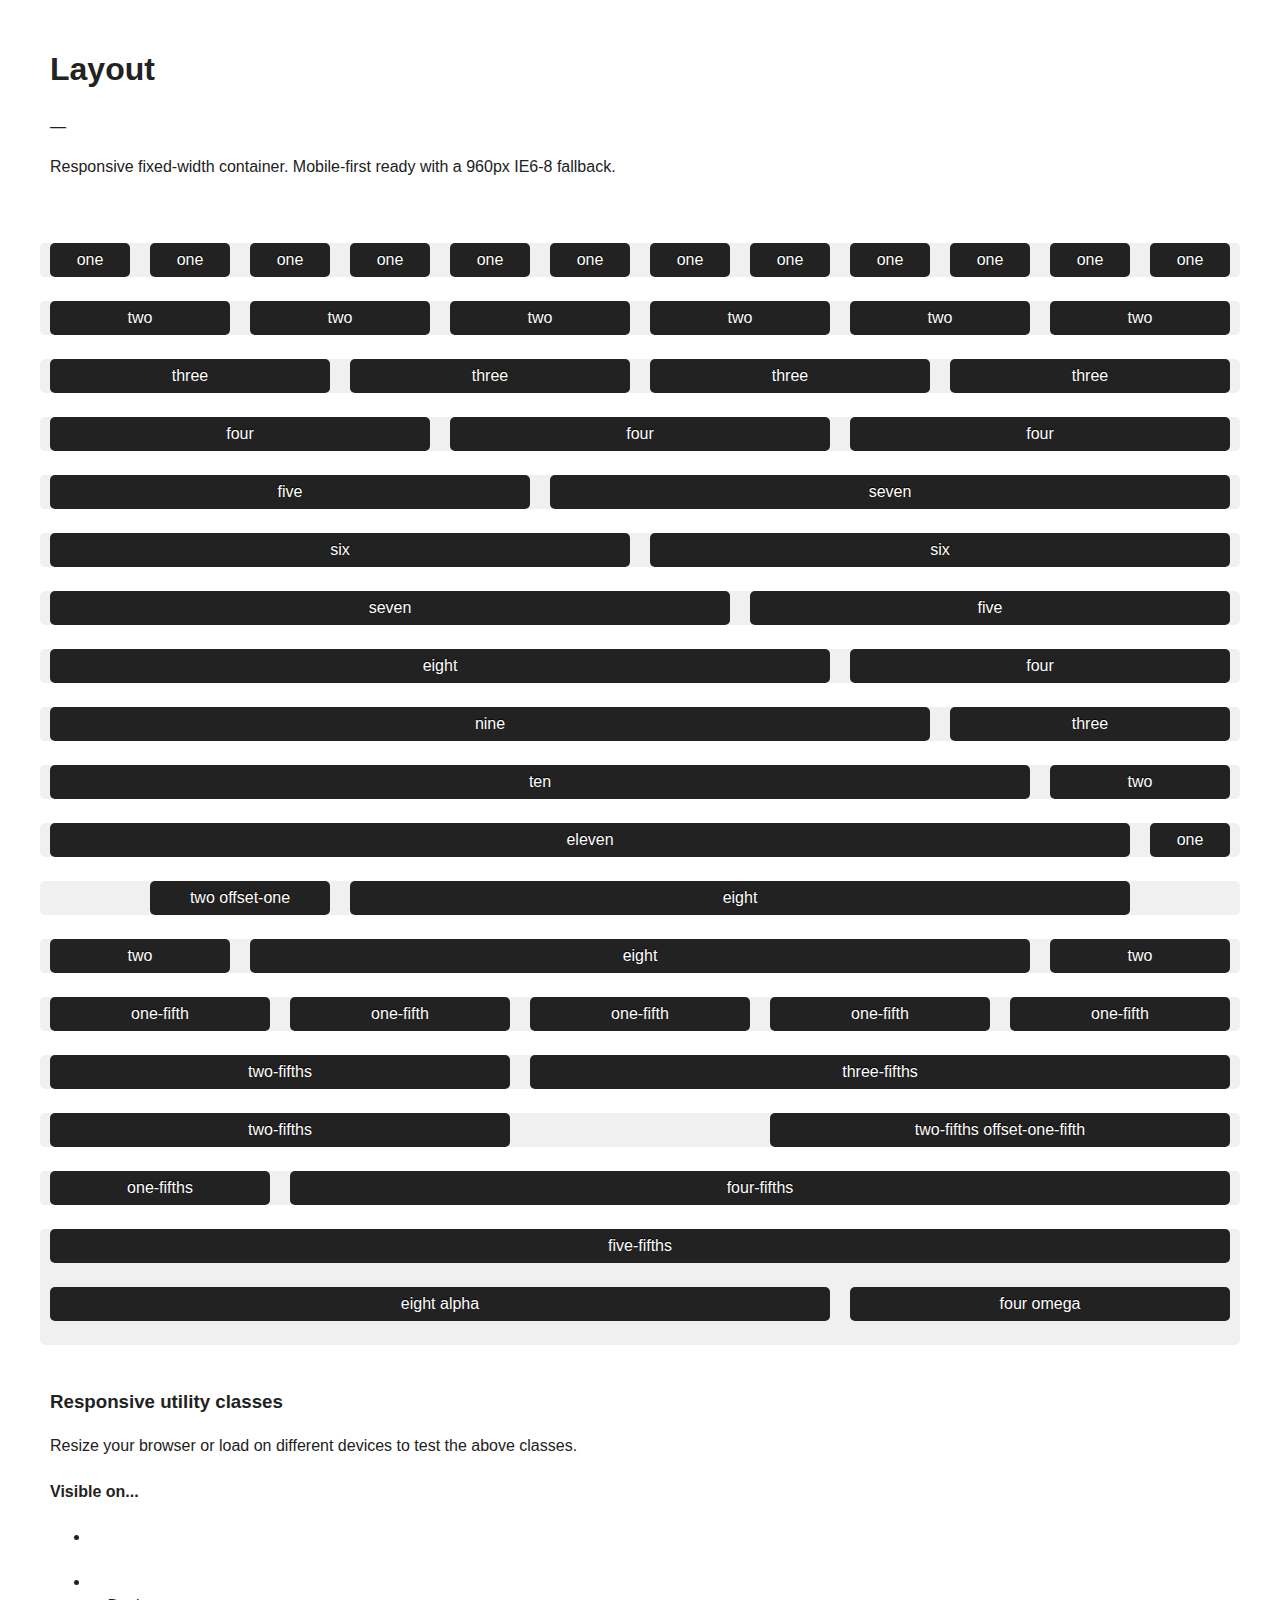
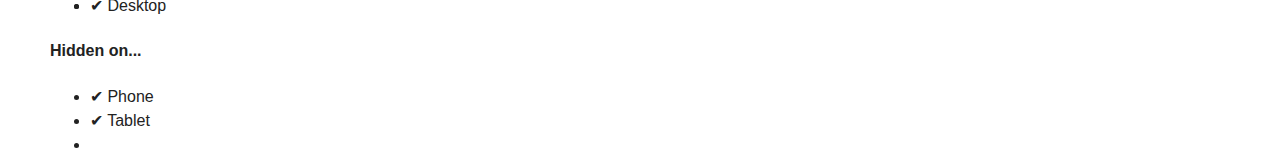
==== commit 46d20378: "revised 768px layout to 744px, 30px margins for hd" ====
--- a/index.html
+++ b/index.html
@@ -6,12 +6,11 @@
 <head>
     <meta charset="utf-8">
 
-    <title>Fluogrid™ &mdash; Responsive fixed width grid</title>
-    <meta name="description" content="Fluogrid is based on 960.gs, inspired by getskeleton.com and forked from github.com/dryan/css-smart-grid.">
-
+    <title>Responsive css layout</title>
+    <meta name="description" content="Responsive grid system">
     <meta name="viewport" content="width=device-width,initial-scale=1">
-
-    <link rel="stylesheet" href="css/fluogrid.css">
+    <link rel="stylesheet" href="css/layout.css">
+    <link rel="stylesheet" href="css/layout-responsive.css">
 
     <style type="text/css">
         html {
@@ -19,7 +18,6 @@
              -webkit-text-size-adjust: 100%;
             -ms-text-size-adjust: 100%;
         }
-
         html,
         button,
         input,
@@ -28,7 +26,6 @@
             font-family: "HelveticaNeue", "Helvetica Neue", Helvetica, Arial, sans-serif;
             color: #222;
         }
-
         body {
             margin: 0;
             font-size: 1em;
@@ -37,31 +34,17 @@
             font-smoothing: antialiased;
             text-rendering: optimizeLegibility;
         }
-
         header[role="banner"] {
             margin-bottom: 3em;
             margin-top: 1.5em;
         }
 
-        header[role="banner"] span {
-            display: block;
-            font-weight: 700;
-        }
-        header[role="banner"] p {
-            font-size: .75em;
-            line-height: 2;
-            margin-bottom: 1.5em;
-            margin-top: 0;
-        }
-
         #main .row {
             background: #f0f0f0;
             border-radius: 5px;
         }
-
         #main .row .column span {
             display: block;
-            font-size: .75em;
             text-align: center;
             padding-top: 5px;
             padding-bottom: 5px;
@@ -72,44 +55,31 @@
             border-radius: 5px;
             margin-top: .5em;
         }
-
-        .oldie #main .row .column span,
         #main .row .column:first-child span {
             margin-top: 0;
         }
-
-        @media screen and (max-width:768px) {
-            #main .row .column span {
-                font-size: 1em;
-            }
-        }
-
+        .nested span {
+            margin-bottom: 1.5em;
+        }
         @media screen and (min-width:768px) {
             #main .row .column span {
                 margin-top: 0;
             }
         }
-
-        @media screen and (min-width:1200px) {
-            #main .row .column span {
-                font-size: 1em;
-            }
-        }
-
     </style>
 
     </head>
 
     <body class="demo">
-        <header role="banner" class="grid hd">
+        <header role="banner" class="container hd">
             <div class="twelve column">
-                <span>Fluogrid™</span>
+                <h1>Layout</h1>
                 &mdash;
-                <p>Responsive fixed-width grid. Mobile-first ready with a 960px IE6-8 fallback.</p>
+                <p>Responsive fixed-width container. Mobile-first ready with a 960px IE6-8 fallback.</p>
             </div>
         </header>
 
-        <div class="grid hd" id="main">
+        <div class="container hd" id="main">
 
             <div class="row">
                 <div class="column"><span>one</span></div>
@@ -209,24 +179,38 @@
                 <div class="column two-fifths"><span>two-fifths</span></div>
                 <div class="column two-fifths offset-one-fifth"><span>two-fifths offset-one-fifth</span></div>
             </div>
-
-
-          <h3>Responsive utility classes</h3>
-          <p>Resize your browser or load on different devices to test the above classes.</p>
-          <h4>Visible on...</h4>
-          <ul>
-            <li><span class="visible-phone">&#10004; Phone</span></li>
-            <li><span class="visible-tablet">&#10004; Tablet</span></li>
-            <li><span class="visible-laptop">&#10004; Laptop</span></li>
-          </ul>
-          <h4>Hidden on...</h4>
-          <ul>
-            <li><span class="hidden-phone">&#10004; Phone</span></li>
-            <li><span class="hidden-tablet">&#10004; Tablet</span></li>
-            <li><span class="hidden-laptop">&#10004; Laptop</span></li>
-          </ul>
+            <div class="row">
+                <div class="column one-fifth"><span>one-fifths</span></div>
+                <div class="column four-fifths"><span>four-fifths</span></div>
+            </div>
+            <div class="row">
+                <div class="column five-fifths nested"><span>five-fifths</span>
+                    <div class="eight column alpha"><span>eight alpha</span></div>
+                    <div class="four column omega"><span>four omega</span></div>
+                </div>
+            </div>
 
         </div><!-- end #main -->
+
+        <footer class="container hd">
+            <div class="twelve column">
+                <h3>Responsive utility classes</h3>
+                <p>Resize your browser or load on different devices to test the above classes.</p>
+                <h4>Visible on...</h4>
+                <ul>
+                  <li><span class="visible-phone">&#10004; Phone</span></li>
+                  <li><span class="visible-tablet">&#10004; Tablet</span></li>
+                  <li><span class="visible-desktop">&#10004; Desktop</span></li>
+                </ul>
+                <h4>Hidden on...</h4>
+                <ul>
+                  <li><span class="hidden-phone">&#10004; Phone</span></li>
+                  <li><span class="hidden-tablet">&#10004; Tablet</span></li>
+                  <li><span class="hidden-desktop">&#10004; Desktop</span></li>
+                </ul>
+            </div>
+        </footer>
+
 
          <!--[if !IE]>
           <!-- Fix for the iOS viewport scaling bug. https://gist.github.com/901295 -->
--- a/css/layout.css
+++ b/css/layout.css
@@ -0,0 +1,161 @@
+/*! layout.css | Twelve unit grid | https://github.com/johnsolarz/layout */
+
+/* =============================================================================
+   Base
+   ========================================================================== */
+
+/*
+ * Base container class
+ */
+
+.container {
+    margin: 0 auto;
+    position: relative;
+    width: 960px;
+}
+
+/*
+ * Groups of columns
+ */
+
+.row {
+    margin-bottom: 1.5em;
+}
+
+/*
+ * Nested columns (Alpha ~ First, Omega ~ Last)
+ */
+
+.column.alpha {
+    margin-left: 0;
+}
+
+.column.omega {
+    margin-right: 0;
+}
+
+/*
+ * Contain floats
+ */
+
+.container:before,
+.container:after,
+.row:before,
+.row:after {
+    content: " ";
+    display: table;
+}
+
+.container:after,
+.row:after {
+    clear: both;
+}
+
+.container,
+.row {
+    *zoom: 1;
+}
+
+/* =============================================================================
+   960px / Default layout and IE 6-8 fallback
+   ========================================================================== */
+
+.column {
+    float: left;
+    margin-left: 10px;
+    margin-right: 10px;
+    width: 60px;
+}
+.offset-one {
+    padding-left: 80px;
+}
+.two {
+    width: 140px;
+}
+.offset-two {
+    padding-left: 160px;
+}
+.three {
+    width: 220px;
+}
+.offset-three {
+    padding-left: 240px;
+}
+.four {
+    width: 300px;
+}
+.offset-four {
+    padding-left: 320px;
+}
+.five {
+    width: 380px;
+}
+.offset-five {
+    padding-left: 400px;
+}
+.six {
+    width: 460px;
+}
+.offset-six {
+    padding-left: 480px;
+}
+.seven {
+    width: 540px;
+}
+.offset-seven {
+    padding-left: 560px;
+}
+.eight {
+    width: 620px;
+}
+.offset-eight {
+    padding-left: 640px;
+}
+.nine {
+    width: 700px;
+}
+.offset-nine {
+    padding-left: 720px;
+}
+.ten {
+    width: 780px;
+}
+.offset-ten {
+    padding-left: 800px;
+}
+.eleven {
+    width: 860px;
+}
+.offset-eleven {
+    padding-left: 880px;
+}
+.twelve {
+    width: 940px;
+}
+.one-fifth {
+    width: 172px;
+}
+.offset-one-fifth {
+    padding-left: 192px;
+}
+.two-fifths {
+    width: 364px;
+}
+.offset-two-fifths {
+    padding-left: 384px;
+}
+.three-fifths {
+    width: 556px;
+}
+.offset-three-fifths {
+    padding-left: 576px;
+}
+.four-fifths {
+    width: 748px;
+}
+.offset-four-fifths {
+    padding-left: 768px;
+}
+.five-fifths {
+    width: 940px;
+}
--- a/css/layout-responsive.css
+++ b/css/layout-responsive.css
@@ -0,0 +1,467 @@
+/*! layout-responsive.css | https://github.com/johnsolarz/layout */
+
+/*
+ * Breakpoints:
+ *
+ *    320px  / Mobile portrait to landscape               - Single column @ 300
+ *    480px  / Mobile landscape to tablet portrait        - Single column @ 460
+ *    768px  / Tablet portrait to landscape and desktop   - Twelve columns @ 44
+ *    980px  / Default tablet and desktop in layout.css   - Twelve columns @ 60
+ *    1200px / Large desktop to widescreen                - Twelve columns @ 80
+ *    1920px / Widescreen HD and up                       - Twelve columns @ 140
+ */
+
+/* ==========================================================================
+   Flexible images and media
+   ========================================================================== */
+
+img,
+object,
+embed,
+video {
+    height: auto;
+    max-width: 100%;
+}
+
+/* ==========================================================================
+   Resposive utility classes
+   ========================================================================== */
+
+.visible-phone {
+    display: none !important;
+}
+.visible-tablet {
+    display: none !important;
+}
+.hidden-desktop {
+    display: none !important;
+}
+.visible-desktop {
+    display: inherit !important;
+}
+@media (min-width: 768px) and (max-width: 979px) {
+    .hidden-desktop {
+        display: inherit !important;
+      }
+    .visible-desktop {
+        display: none !important ;
+    }
+    .visible-tablet {
+        display: inherit !important;
+    }
+    .hidden-tablet {
+        display: none !important;
+    }
+}
+@media (max-width: 767px) {
+    .hidden-desktop {
+        display: inherit !important;
+    }
+    .visible-desktop {
+        display: none !important;
+    }
+    .visible-phone {
+        display: inherit !important;
+    }
+    .hidden-phone {
+        display: none !important;
+    }
+}
+
+/* ==========================================================================
+   Mobile all
+   ========================================================================== */
+
+@media screen and (max-width: 767px) {
+    .column {
+        float: none;
+        margin-left: 0;
+        margin-right: 0;
+        width: 100%;
+    }
+    [class*="offset"] {
+        padding-left: 0;
+    }
+}
+
+/* ==========================================================================
+   320px / Mobile portrait to landscape
+   ========================================================================== */
+
+@media screen and (max-width: 479px) {
+    .container {
+        width: 300px;
+    }
+}
+
+/* ==========================================================================
+   480px / Mobile landscape to tablet portrait
+   ========================================================================== */
+
+@media screen and (min-width: 480px) and (max-width: 767px) {
+    .container {
+        width: 460px;
+    }
+}
+
+/* ==========================================================================
+   768px / Tablet portrait to landscape and desktop
+   ========================================================================== */
+
+@media screen and (min-width: 768px) and (max-width: 979px) {
+    .container {
+        width: 744px;
+    }
+    .column {
+        float: left;
+        margin-left: 10px;
+        margin-right: 10px;
+        width: 42px;
+    }
+    .offset-one {
+        padding-left: 62px;
+    }
+    .two {
+        width: 104px;
+    }
+    .offset-two {
+        padding-left: 124px;
+    }
+    .three {
+        width: 166px;
+    }
+    .offset-three {
+        padding-left: 186px;
+    }
+    .four {
+        width: 228px;
+    }
+    .offset-four {
+        padding-left: 248px;
+    }
+    .five {
+        width: 290px;
+    }
+    .offset-five {
+        padding-left: 310px;
+    }
+    .six {
+        width: 352px;
+    }
+    .offset-six {
+        padding-left: 372px;
+    }
+    .seven {
+        width: 414px;
+    }
+    .offset-seven {
+        padding-left: 434px;
+    }
+    .eight {
+        width: 476px;
+    }
+    .offset-eight {
+        padding-left: 496px;
+    }
+    .nine {
+        width: 538px;
+    }
+    .offset-nine {
+        padding-left: 558px;
+    }
+    .ten {
+        width: 600px;
+    }
+    .offset-ten {
+        padding-left: 620px;
+    }
+    .eleven {
+        width: 662px;
+    }
+    .offset-eleven {
+        padding-left: 682px;
+    }
+    .twelve {
+        width: 724px;
+    }
+    .one-fifth {
+        width: 128px;
+    }
+    .offset-one-fifth {
+        padding-left: 148px;
+    }
+    .two-fifths {
+        width: 277px;
+    }
+    .offset-two-fifths {
+        padding-left: 297px;
+    }
+    .three-fifths {
+        width: 426px;
+    }
+    .offset-three-fifths {
+        padding-left: 446px;
+    }
+    .four-fifths {
+        width: 575px;
+    }
+    .offset-four-fifths {
+        padding-left: 595px;
+    }
+    .five-fifths {
+        width: 724px;
+    }
+}
+
+/* ==========================================================================
+   1200px / Large desktop to widescreen
+   ========================================================================== */
+
+@media screen and (min-width: 1200px) {
+    .container.hd,
+    .container.dt {
+        width: 1200px;
+    }
+    .hd .column,
+    .dt .column {
+        width: 80px;
+    }
+    .hd .offset-one,
+    .dt .offset-one {
+        padding-left: 100px;
+    }
+    .hd .two,
+    .dt .two {
+        width: 180px;
+    }
+    .hd .offset-two,
+    .dt .offset-two {
+        padding-left: 200px;
+    }
+    .hd .three,
+    .dt .three {
+        width: 280px;
+    }
+    .hd .offset-three,
+    .dt .offset-three {
+        padding-left: 300px;
+    }
+    .hd .four,
+    .dt .four {
+        width: 380px;
+    }
+    .hd .offset-four,
+    .dt .offset-four {
+        padding-left: 400px;
+    }
+    .hd .five,
+    .dt .five {
+        width: 480px;
+    }
+    .hd .offset-five,
+    .dt .offset-five {
+        padding-left: 500px;
+    }
+    .hd .six,
+    .dt .six {
+        width: 580px;
+    }
+    .hd .offset-six,
+    .dt .offset-six {
+        padding-left: 600px;
+    }
+    .hd .seven,
+    .dt .seven {
+        width: 680px;
+    }
+    .hd .offset-seven,
+    .dt .offset-seven {
+        padding-left: 700px;
+    }
+    .hd .eight,
+    .dt .eight {
+        width: 780px;
+    }
+    .hd .offset-eight,
+    .dt .offset-eight {
+        padding-left: 800px;
+    }
+    .hd .nine,
+    .dt .nine {
+        width: 880px;
+    }
+    .hd .offset-nine,
+    .dt .offset-nine {
+        padding-left: 900px;
+    }
+    .hd .ten,
+    .dt .ten {
+        width: 980px;
+    }
+    .hd .offset-ten,
+    .dt .offset-ten {
+        padding-left: 1000px;
+    }
+    .hd .eleven,
+    .dt .eleven {
+        width: 1080px;
+    }
+    .hd .offset-eleven,
+    .dt .offset-eleven {
+        padding-left: 1100px;
+    }
+    .hd .twelve,
+    .dt .twelve {
+        width: 1180px;
+    }
+    .hd .one-fifth,
+    .dt .one-fifth {
+        width: 220px;
+    }
+    .hd .offset-one-fifth,
+    .dt .offset-one-fifth {
+        padding-left: 240px;
+    }
+    .hd .two-fifths,
+    .dt .two-fifths {
+        width: 460px;
+    }
+    .hd .offset-two-fifths,
+    .dt .offset-two-fifths {
+        padding-left: 480px;
+    }
+    .hd .three-fifths,
+    .dt .three-fifths {
+        width: 700px;
+    }
+    .hd .offset-three-fifths,
+    .dt .offset-three-fifths {
+        padding-left: 720px;
+    }
+    .hd .four-fifths,
+    .dt .four-fifths {
+        width: 940px;
+    }
+    .hd .offset-four-fifths,
+    .dt .offset-four-fifths {
+        padding-left: 960px;
+    }
+    .hd .five-fifths,
+    .dt .five-fifths {
+        width: 1180px;
+    }
+}
+
+/* ==========================================================================
+   1920px / Widescreen HD and up
+   ========================================================================== */
+
+@media screen and (min-width: 1920px) {
+    .container.hd {
+        width: 1920px;
+    }
+    .hd .column {
+        margin-left: 15px;
+        margin-right: 15px;
+        width: 130px;
+    }
+    .hd .column.alpha {
+        margin-left: 0;
+    }
+    .hd .column.omega {
+        margin-right: 0;
+    }
+    .hd .offset-one {
+        padding-left: 160px;
+    }
+    .hd .two {
+        width: 290px;
+    }
+    .hd .offset-two {
+        padding-left: 320px;
+    }
+    .hd .three {
+        width: 450px;
+    }
+    .hd .offset-three {
+        padding-left: 480px;
+    }
+    .hd .four {
+        width: 610px;
+    }
+    .hd .offset-four {
+        padding-left: 640px;
+    }
+    .hd .five {
+        width: 770px;
+    }
+    .hd .offset-five {
+        padding-left: 800px;
+    }
+    .hd .six {
+        width: 930px;
+    }
+    .hd .offset-six {
+        padding-left: 960px;
+    }
+    .hd .seven {
+        width: 1090px;
+    }
+    .hd .offset-seven {
+        padding-left: 1120px;
+    }
+    .hd .eight {
+        width: 1250px;
+    }
+    .hd .offset-eight {
+        padding-left: 1280px;
+    }
+    .hd .nine {
+        width: 1410px;
+    }
+    .hd .offset-nine {
+        padding-left: 1440px;
+    }
+    .hd .ten {
+        width: 1570px;
+    }
+    .hd .offset-ten {
+        padding-left: 1600px;
+    }
+    .hd .eleven {
+        width: 1730px;
+    }
+    .hd .offset-eleven {
+        padding-left: 1760px;
+    }
+    .hd .twelve {
+        width: 1890px;
+    }
+    .hd .one-fifth {
+        width: 354px;
+    }
+    .hd .offset-one-fifth {
+        padding-left: 384px;
+    }
+    .hd .two-fifths {
+        width: 738px;
+    }
+    .hd .offset-two-fifths {
+        padding-left: 768px;
+    }
+    .hd .three-fifths {
+        width: 1122px;
+    }
+    .hd .offset-three-fifths {
+        padding-left: 1152px;
+    }
+    .hd .four-fifths {
+        width: 1506px;
+    }
+    .hd .offset-four-fifths {
+        padding-left: 1536px;
+    }
+    .hd .five-fifths {
+        width: 1890px;
+    }
+}
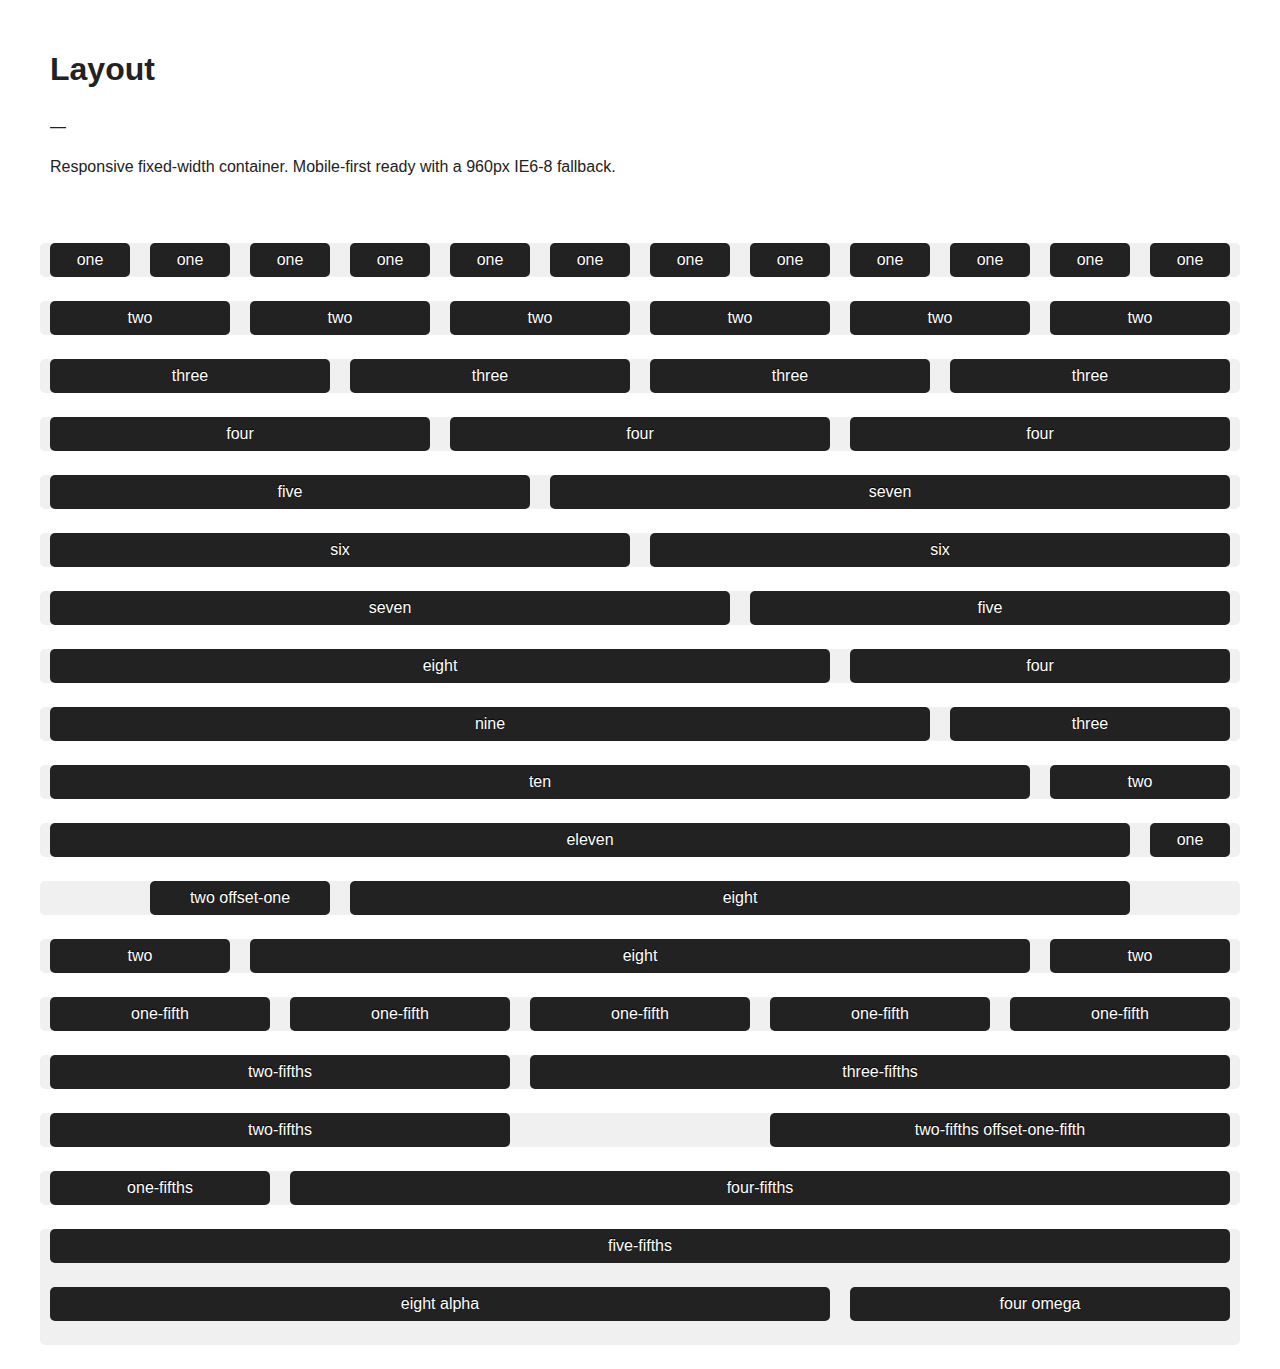
==== commit 912d26fa: "remove visibility classes" ====
--- a/index.html
+++ b/index.html
@@ -192,26 +192,6 @@
 
         </div><!-- end #main -->
 
-        <footer class="container hd">
-            <div class="twelve column">
-                <h3>Responsive utility classes</h3>
-                <p>Resize your browser or load on different devices to test the above classes.</p>
-                <h4>Visible on...</h4>
-                <ul>
-                  <li><span class="visible-phone">&#10004; Phone</span></li>
-                  <li><span class="visible-tablet">&#10004; Tablet</span></li>
-                  <li><span class="visible-desktop">&#10004; Desktop</span></li>
-                </ul>
-                <h4>Hidden on...</h4>
-                <ul>
-                  <li><span class="hidden-phone">&#10004; Phone</span></li>
-                  <li><span class="hidden-tablet">&#10004; Tablet</span></li>
-                  <li><span class="hidden-desktop">&#10004; Desktop</span></li>
-                </ul>
-            </div>
-        </footer>
-
-
          <!--[if !IE]>
           <!-- Fix for the iOS viewport scaling bug. https://gist.github.com/901295 -->
           <script src="js/ios-viewport-scaling-bug-fix.js"></script>
--- a/css/layout-responsive.css
+++ b/css/layout-responsive.css
@@ -24,51 +24,6 @@
 }
 
 /* ==========================================================================
-   Resposive utility classes
-   ========================================================================== */
-
-.visible-phone {
-    display: none !important;
-}
-.visible-tablet {
-    display: none !important;
-}
-.hidden-desktop {
-    display: none !important;
-}
-.visible-desktop {
-    display: inherit !important;
-}
-@media (min-width: 768px) and (max-width: 979px) {
-    .hidden-desktop {
-        display: inherit !important;
-      }
-    .visible-desktop {
-        display: none !important ;
-    }
-    .visible-tablet {
-        display: inherit !important;
-    }
-    .hidden-tablet {
-        display: none !important;
-    }
-}
-@media (max-width: 767px) {
-    .hidden-desktop {
-        display: inherit !important;
-    }
-    .visible-desktop {
-        display: none !important;
-    }
-    .visible-phone {
-        display: inherit !important;
-    }
-    .hidden-phone {
-        display: none !important;
-    }
-}
-
-/* ==========================================================================
    Mobile all
    ========================================================================== */
 
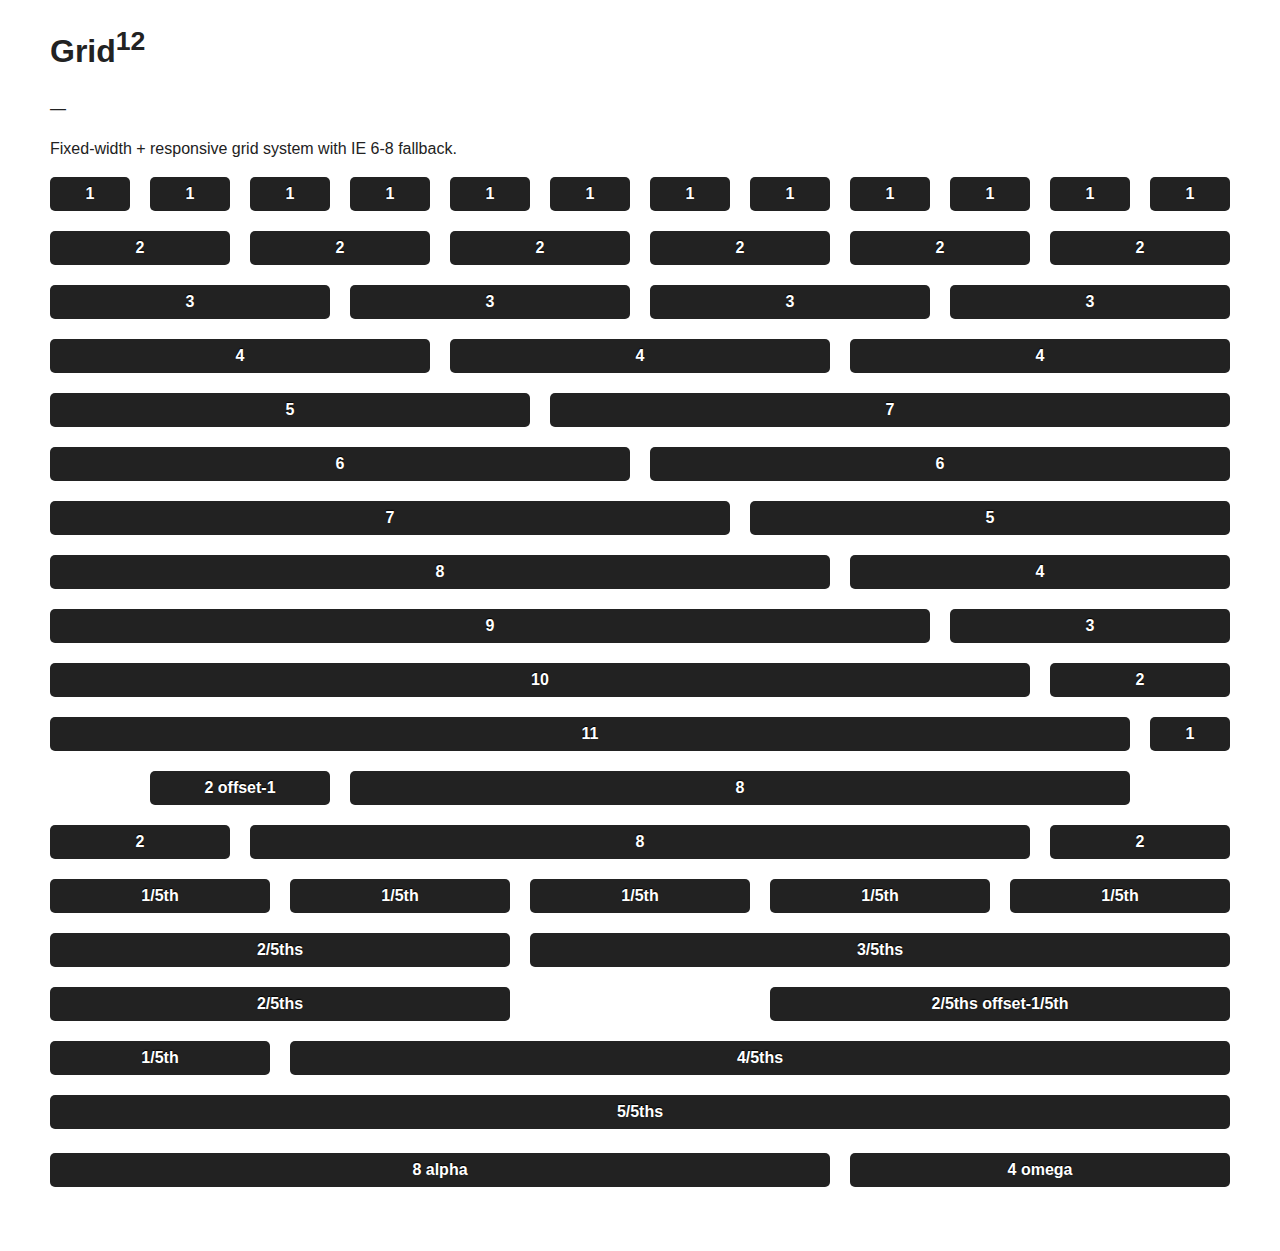
==== commit 6508383c: "new grid layouts" ====
--- a/index.html
+++ b/index.html
@@ -6,11 +6,10 @@
 <head>
     <meta charset="utf-8">
 
-    <title>Responsive css layout</title>
-    <meta name="description" content="Responsive grid system">
-    <meta name="viewport" content="width=device-width,initial-scale=1">
-    <link rel="stylesheet" href="css/layout.css">
-    <link rel="stylesheet" href="css/layout-responsive.css">
+    <title>Grid System</title>
+    <meta name="description" content="Grid System">
+    <meta name="viewport" content="width=device-width, initial-scale=1.0">
+    <link rel="stylesheet" href="css/12/grid-responsive.css">
 
     <style type="text/css">
         html {
@@ -34,168 +33,142 @@
             font-smoothing: antialiased;
             text-rendering: optimizeLegibility;
         }
-        header[role="banner"] {
-            margin-bottom: 3em;
-            margin-top: 1.5em;
+        header,
+        section {
+            display: block;
         }
 
         #main .row {
-            background: #f0f0f0;
-            border-radius: 5px;
+            margin-bottom: 20px;
         }
         #main .row .column span {
+            border-radius: 5px;
             display: block;
             text-align: center;
             padding-top: 5px;
             padding-bottom: 5px;
             background: #222;
             color: #fff;
-            font-weight: normal;
+            font-weight: 700;
             text-shadow: 0 -1px 1px black;
-            border-radius: 5px;
-            margin-top: .5em;
-        }
-        #main .row .column:first-child span {
-            margin-top: 0;
         }
         .nested span {
             margin-bottom: 1.5em;
         }
-        @media screen and (min-width:768px) {
+        @media screen and (max-width:768px) {
+            #main .row {
+                margin-bottom: 0;
+            }
             #main .row .column span {
-                margin-top: 0;
+                margin-bottom: 20px;
             }
         }
     </style>
-
     </head>
-
-    <body class="demo">
-        <header role="banner" class="container hd">
-            <div class="twelve column">
-                <h1>Layout</h1>
-                &mdash;
-                <p>Responsive fixed-width container. Mobile-first ready with a 960px IE6-8 fallback.</p>
-            </div>
+    <body>
+        <header class="header container hd" role="banner" >
+            <h1>Grid<sup>12</sup></h1>
+            &mdash;
+            <p>Fixed-width + responsive grid system with IE 6-8 fallback.</p>
         </header>
-
-        <div class="container hd" id="main">
-
+        <section class="container hd" id="main">
             <div class="row">
-                <div class="column"><span>one</span></div>
-                <div class="column"><span>one</span></div>
-                <div class="column"><span>one</span></div>
-                <div class="column"><span>one</span></div>
-                <div class="column"><span>one</span></div>
-                <div class="column"><span>one</span></div>
-                <div class="column"><span>one</span></div>
-                <div class="column"><span>one</span></div>
-                <div class="column"><span>one</span></div>
-                <div class="column"><span>one</span></div>
-                <div class="column"><span>one</span></div>
-                <div class="column"><span>one</span></div>
-            </div>
-
-            <div class="row">
-                <div class="two column"><span>two</span></div>
-                <div class="two column"><span>two</span></div>
-                <div class="two column"><span>two</span></div>
-                <div class="two column"><span>two</span></div>
-                <div class="two column"><span>two</span></div>
-                <div class="two column"><span>two</span></div>
-            </div>
-
-            <div class="row">
-                <div class="column three"><span>three</span></div>
-                <div class="column three"><span>three</span></div>
-                <div class="column three"><span>three</span></div>
-                <div class="column three"><span>three</span></div>
-            </div>
-
-            <div class="row">
-                <div class="column four"><span>four</span></div>
-                <div class="column four"><span>four</span></div>
-                <div class="column four"><span>four</span></div>
-            </div>
-
-            <div class="row">
-                <div class="column five"><span>five</span></div>
-                <div class="column seven"><span>seven</span></div>
-            </div>
-
-            <div class="row">
-                <div class="column six"><span>six</span></div>
-                <div class="column six"><span>six</span></div>
-            </div>
-
-            <div class="row">
-                <div class="column seven"><span>seven</span></div>
-                <div class="column five"><span>five</span></div>
-            </div>
-
-            <div class="row">
-                <div class="column eight"><span>eight</span></div>
-                <div class="column four"><span>four</span></div>
-            </div>
-
-            <div class="row">
-                <div class="column nine"><span>nine</span></div>
-                <div class="column three"><span>three</span></div>
-            </div>
-
-            <div class="row">
-                <div class="column ten"><span>ten</span></div>
-                <div class="two column"><span>two</span></div>
-            </div>
-
-            <div class="row">
-                <div class="column eleven"><span>eleven</span></div>
-                <div class="column"><span>one</span></div>
-            </div>
-
-            <div class="row">
-                <div class="two column offset-one"><span>two offset-one</span></div>
-                <div class="column eight"><span>eight</span></div>
-            </div>
-
-            <div class="row">
-                <div class="two column"><span>two</span></div>
-                <div class="column eight"><span>eight</span></div>
-                <div class="two column"><span>two</span></div>
-            </div>
-
-            <div class="row">
-                <div class="column one-fifth"><span>one-fifth</span></div>
-                <div class="column one-fifth"><span>one-fifth</span></div>
-                <div class="column one-fifth"><span>one-fifth</span></div>
-                <div class="column one-fifth"><span>one-fifth</span></div>
-                <div class="column one-fifth"><span>one-fifth</span></div>
+                <div class="column"><span>1</span></div>
+                <div class="column"><span>1</span></div>
+                <div class="column"><span>1</span></div>
+                <div class="column"><span>1</span></div>
+                <div class="column"><span>1</span></div>
+                <div class="column"><span>1</span></div>
+                <div class="column"><span>1</span></div>
+                <div class="column"><span>1</span></div>
+                <div class="column"><span>1</span></div>
+                <div class="column"><span>1</span></div>
+                <div class="column"><span>1</span></div>
+                <div class="column"><span>1</span></div>
             </div>
             <div class="row">
-                <div class="column two-fifths"><span>two-fifths</span></div>
-                <div class="column three-fifths"><span>three-fifths</span></div>
+                <div class="two column"><span>2</span></div>
+                <div class="two column"><span>2</span></div>
+                <div class="two column"><span>2</span></div>
+                <div class="two column"><span>2</span></div>
+                <div class="two column"><span>2</span></div>
+                <div class="two column"><span>2</span></div>
             </div>
             <div class="row">
-                <div class="column two-fifths"><span>two-fifths</span></div>
-                <div class="column two-fifths offset-one-fifth"><span>two-fifths offset-one-fifth</span></div>
+                <div class="column three"><span>3</span></div>
+                <div class="column three"><span>3</span></div>
+                <div class="column three"><span>3</span></div>
+                <div class="column three"><span>3</span></div>
             </div>
             <div class="row">
-                <div class="column one-fifth"><span>one-fifths</span></div>
-                <div class="column four-fifths"><span>four-fifths</span></div>
+                <div class="column four"><span>4</span></div>
+                <div class="column four"><span>4</span></div>
+                <div class="column four"><span>4</span></div>
             </div>
             <div class="row">
-                <div class="column five-fifths nested"><span>five-fifths</span>
-                    <div class="eight column alpha"><span>eight alpha</span></div>
-                    <div class="four column omega"><span>four omega</span></div>
+                <div class="column five"><span>5</span></div>
+                <div class="column seven"><span>7</span></div>
+            </div>
+            <div class="row">
+                <div class="column six"><span>6</span></div>
+                <div class="column six"><span>6</span></div>
+            </div>
+            <div class="row">
+                <div class="column seven"><span>7</span></div>
+                <div class="column five"><span>5</span></div>
+            </div>
+            <div class="row">
+                <div class="column eight"><span>8</span></div>
+                <div class="column four"><span>4</span></div>
+            </div>
+            <div class="row">
+                <div class="column nine"><span>9</span></div>
+                <div class="column three"><span>3</span></div>
+            </div>
+            <div class="row">
+                <div class="column ten"><span>10</span></div>
+                <div class="two column"><span>2</span></div>
+            </div>
+            <div class="row">
+                <div class="column eleven"><span>11</span></div>
+                <div class="column"><span>1</span></div>
+            </div>
+            <div class="row">
+                <div class="two column offset-one"><span>2 offset-1</span></div>
+                <div class="column eight"><span>8</span></div>
+            </div>
+            <div class="row">
+                <div class="two column"><span>2</span></div>
+                <div class="column eight"><span>8</span></div>
+                <div class="two column"><span>2</span></div>
+            </div>
+            <div class="row">
+                <div class="column one-fifth"><span>1/5th</span></div>
+                <div class="column one-fifth"><span>1/5th</span></div>
+                <div class="column one-fifth"><span>1/5th</span></div>
+                <div class="column one-fifth"><span>1/5th</span></div>
+                <div class="column one-fifth"><span>1/5th</span></div>
+            </div>
+            <div class="row">
+                <div class="column two-fifths"><span>2/5ths</span></div>
+                <div class="column three-fifths"><span>3/5ths</span></div>
+            </div>
+            <div class="row">
+                <div class="column two-fifths"><span>2/5ths</span></div>
+                <div class="column two-fifths offset-one-fifth"><span>2/5ths offset-1/5th</span></div>
+            </div>
+            <div class="row">
+                <div class="column one-fifth"><span>1/5th</span></div>
+                <div class="column four-fifths"><span>4/5ths</span></div>
+            </div>
+            <div class="row">
+                <div class="column five-fifths nested"><span>5/5ths</span>
+                    <div class="row">
+                        <div class="eight column"><span>8 alpha</span></div>
+                        <div class="four column"><span>4 omega</span></div>
+                    </div>
                 </div>
             </div>
-
-        </div><!-- end #main -->
-
-         <!--[if !IE]>
-          <!-- Fix for the iOS viewport scaling bug. https://gist.github.com/901295 -->
-          <script src="js/ios-viewport-scaling-bug-fix.js"></script>
-         <!--<![endif]-->
-
+        </section><!-- end #main -->
     </body>
 </html>
--- a/css/12/grid-responsive.css
+++ b/css/12/grid-responsive.css
@@ -0,0 +1,611 @@
+/*!
+ * grid-responsive.css
+ * Responsive grid system with IE 6-8 fallback
+ * https://github.com/johnsolarz/grid
+ */
+
+/* ==========================================================================
+   Breakpoints
+
+   300px  | Mobile portrait   - Single column  @ 300px
+   460px  | Mobile landscape  - Single column  @ 460px
+   768px  | Tablet portrait   - Twelve columns @ 44px,  20px gutters
+   980px  | Default grid      - Twelve columns @ 60px,  20px gutters
+   1200px | Large desktop     - Twelve columns @ 80px,  20px gutters
+   1920px | Widescreen HD     - Twelve columns @ 140px, 30px gutters
+
+   Layout
+   ========================================================================== */
+
+.container {
+  margin: 0 auto;
+  *zoom: 1;
+}
+.container:before,
+.container:after {
+  display: table;
+  content: "";
+}
+.container:after {
+  clear: both;
+}
+.row {
+  *zoom: 1;
+}
+.row:before,
+.row:after {
+  display: table;
+  content: "";
+}
+.row:after {
+  clear: both;
+}
+
+/* ==========================================================================
+   Responsive images
+   ========================================================================== */
+
+/*
+ * 1. Set a maxium relative to the parent.
+ * 2. IE7-8 need help adjusting responsive images.
+ * 3. Scale the height according to the width, otherwise you get stretching.
+ */
+
+img {
+  max-width: 100%; /* 1 */
+  width: auto\9; /* 2 */
+  height: auto; /* 3 */
+}
+
+/*
+ * Corrects images displayed in Google Maps.
+ */
+
+#map_canvas img {
+  max-width: none;
+}
+
+/* ==========================================================================
+   Responsive utility classes
+   ========================================================================== */
+
+.visible-phone {
+  display: none !important;
+}
+.visible-tablet {
+  display: none !important;
+}
+.hidden-desktop {
+  display: none !important;
+}
+.visible-desktop {
+  display: inherit !important;
+}
+@media (min-width: 768px) and (max-width: 979px) {
+  .hidden-desktop {
+    display: inherit !important;
+  }
+  .visible-desktop {
+    display: none !important ;
+  }
+  .visible-tablet {
+    display: inherit !important;
+  }
+  .hidden-tablet {
+    display: none !important;
+  }
+}
+@media (max-width: 767px) {
+  .hidden-desktop {
+    display: inherit !important;
+  }
+  .visible-desktop {
+    display: none !important;
+  }
+  .visible-phone {
+    display: inherit !important;
+  }
+  .hidden-phone {
+    display: none !important;
+  }
+}
+
+/* ==========================================================================
+   960px/Default grid, IE 6-8 fallback
+   ========================================================================== */
+
+.container {
+  width: 940px;
+}
+.row {
+  margin-left: -20px;
+}
+.column {
+  float: left;
+  margin-left: 20px;
+  width: 60px;
+}
+.offset-one {
+  padding-left: 80px;
+}
+.two {
+  width: 140px;
+}
+.offset-two {
+  padding-left: 160px;
+}
+.three {
+  width: 220px;
+}
+.offset-three {
+  padding-left: 240px;
+}
+.four {
+  width: 300px;
+}
+.offset-four {
+  padding-left: 320px;
+}
+.five {
+  width: 380px;
+}
+.offset-five {
+  padding-left: 400px;
+}
+.six {
+  width: 460px;
+}
+.offset-six {
+  padding-left: 480px;
+}
+.seven {
+  width: 540px;
+}
+.offset-seven {
+  padding-left: 560px;
+}
+.eight {
+  width: 620px;
+}
+.offset-eight {
+  padding-left: 640px;
+}
+.nine {
+  width: 700px;
+}
+.offset-nine {
+  padding-left: 720px;
+}
+.ten {
+  width: 780px;
+}
+.offset-ten {
+  padding-left: 800px;
+}
+.eleven {
+  width: 860px;
+}
+.offset-eleven {
+  padding-left: 880px;
+}
+.twelve {
+  width: 940px;
+}
+.one-fifth {
+  width: 172px;
+}
+.offset-one-fifth {
+  padding-left: 192px;
+}
+.two-fifths {
+  width: 364px;
+}
+.offset-two-fifths {
+  padding-left: 384px;
+}
+.three-fifths {
+  width: 556px;
+}
+.offset-three-fifths {
+  padding-left: 576px;
+}
+.four-fifths {
+  width: 748px;
+}
+.offset-four-fifths {
+  padding-left: 768px;
+}
+.five-fifths {
+  width: 940px;
+}
+
+/* ==========================================================================
+   Mobile
+   ========================================================================== */
+
+@media (max-width: 767px) {
+  .container {
+    width: 300px;
+  }
+  .row {
+    margin-left: 0;
+  }
+  .column {
+    float: none;
+    margin-left: 0;
+    width: 100%;
+    }
+  [class*="offset"] {
+    padding-left: 0;
+  }
+}
+
+/* ==========================================================================
+   480px/Mobile landscape
+   ========================================================================== */
+
+@media (min-width: 480px) and (max-width: 767px) {
+  .container {
+    width: 460px;
+  }
+}
+
+/* ==========================================================================
+   768px/Tablet portrait
+   ========================================================================== */
+
+@media (min-width: 768px) and (max-width: 979px) {
+  .container {
+    width: 748px;
+  }
+  .row {
+    margin-left: -20px;
+  }
+  .column {
+    float: left;
+    margin-left: 20px;
+    width: 44px;
+  }
+  .offset-one {
+    padding-left: 64px;
+  }
+  .two {
+    width: 108px;
+  }
+  .offset-two {
+    padding-left: 128px;
+  }
+  .three {
+    width: 172px;
+  }
+  .offset-three {
+    padding-left: 192px;
+  }
+  .four {
+    width: 236px;
+  }
+  .offset-four {
+    padding-left: 256px;
+  }
+  .five {
+    width: 300px;
+  }
+  .offset-five {
+    padding-left: 320px;
+  }
+  .six {
+    width: 364px;
+  }
+  .offset-six {
+    padding-left: 384px;
+  }
+  .seven {
+    width: 428px;
+  }
+  .offset-seven {
+    padding-left: 448px;
+  }
+  .eight {
+    width: 492px;
+  }
+  .offset-eight {
+    padding-left: 512px;
+  }
+  .nine {
+    width: 556px;
+  }
+  .offset-nine {
+    padding-left: 576px;
+  }
+  .ten {
+    width: 620px;
+  }
+  .offset-ten {
+    padding-left: 640px;
+  }
+  .eleven {
+    width: 684px;
+  }
+  .offset-eleven {
+    padding-left: 704px;
+  }
+  .twelve {
+    width: 748px;
+  }
+  .one-fifth {
+    width: 133px;
+  }
+  .offset-one-fifth {
+    padding-left: 153px;
+  }
+  .two-fifths {
+    width: 287px;
+  }
+  .offset-two-fifths {
+    padding-left: 307px;
+  }
+  .three-fifths {
+    width: 440px;
+  }
+  .offset-three-fifths {
+    padding-left: 460px;
+  }
+  .four-fifths {
+    width: 594px;
+  }
+  .offset-four-fifths {
+    padding-left: 614px;
+  }
+  .five-fifths {
+    width: 748px;
+  }
+}
+
+/* ==========================================================================
+   1200px/Desktop
+   ========================================================================== */
+
+@media (min-width: 1200px) {
+  .hd,
+  .dt {
+    width: 1180px;
+  }
+  .hd .column,
+  .dt .column {
+    width: 80px;
+  }
+  .hd .offset-one,
+  .dt .offset-one {
+    padding-left: 100px;
+  }
+  .hd .two,
+  .dt .two {
+    width: 180px;
+  }
+  .hd .offset-two,
+  .dt .offset-two {
+    padding-left: 200px;
+  }
+  .hd .three,
+  .dt .three {
+    width: 280px;
+  }
+  .hd .offset-three,
+  .dt .offset-three {
+    padding-left: 300px;
+  }
+  .hd .four,
+  .dt .four {
+    width: 380px;
+  }
+  .hd .offset-four,
+  .dt .offset-four {
+    padding-left: 400px;
+  }
+  .hd .five,
+  .dt .five {
+    width: 480px;
+  }
+  .hd .offset-five,
+  .dt .offset-five {
+    padding-left: 500px;
+  }
+  .hd .six,
+  .dt .six {
+    width: 580px;
+  }
+  .hd .offset-six,
+  .dt .offset-six {
+    padding-left: 600px;
+  }
+  .hd .seven,
+  .dt .seven {
+    width: 680px;
+  }
+  .hd .offset-seven,
+  .dt .offset-seven {
+    padding-left: 700px;
+  }
+  .hd .eight,
+  .dt .eight {
+    width: 780px;
+  }
+  .hd .offset-eight,
+  .dt .offset-eight {
+    padding-left: 800px;
+  }
+  .hd .nine,
+  .dt .nine {
+    width: 880px;
+  }
+  .hd .offset-nine,
+  .dt .offset-nine {
+    padding-left: 900px;
+  }
+  .hd .ten,
+  .dt .ten {
+    width: 980px;
+  }
+  .hd .offset-ten,
+  .dt .offset-ten {
+    padding-left: 1000px;
+  }
+  .hd .eleven,
+  .dt .eleven {
+    width: 1080px;
+  }
+  .hd .offset-eleven,
+  .dt .offset-eleven {
+    padding-left: 1100px;
+  }
+  .hd .twelve,
+  .dt .twelve {
+    width: 1180px;
+  }
+  .hd .one-fifth,
+  .dt .one-fifth {
+    width: 220px;
+  }
+  .hd .offset-one-fifth,
+  .dt .offset-one-fifth {
+    padding-left: 240px;
+  }
+  .hd .two-fifths,
+  .dt .two-fifths {
+    width: 460px;
+  }
+  .hd .offset-two-fifths,
+  .dt .offset-two-fifths {
+    padding-left: 480px;
+  }
+  .hd .three-fifths,
+  .dt .three-fifths {
+    width: 700px;
+  }
+  .hd .offset-three-fifths,
+  .dt .offset-three-fifths {
+    padding-left: 720px;
+  }
+  .hd .four-fifths,
+  .dt .four-fifths {
+    width: 940px;
+  }
+  .hd .offset-four-fifths,
+  .dt .offset-four-fifths {
+    padding-left: 960px;
+  }
+  .hd .five-fifths,
+  .dt .five-fifths {
+    width: 1180px;
+  }
+}
+
+/* ==========================================================================
+   1920px/Widescreen HD and up
+   ========================================================================== */
+
+@media (min-width: 1920px) {
+  .hd {
+    width: 1890px;
+  }
+  .hd .row {
+    margin-left: -30px;
+  }
+  .hd .column {
+    margin-left: 30px;
+    width: 130px;
+    }
+  .hd .offset-one {
+    padding-left: 160px;
+  }
+  .hd .two {
+    width: 290px;
+  }
+  .hd .offset-two {
+    padding-left: 320px;
+  }
+  .hd .three {
+    width: 450px;
+  }
+  .hd .offset-three {
+    padding-left: 480px;
+  }
+  .hd .four {
+    width: 610px;
+  }
+  .hd .offset-four {
+    padding-left: 640px;
+  }
+  .hd .five {
+    width: 770px;
+  }
+  .hd .offset-five {
+    padding-left: 800px;
+  }
+  .hd .six {
+    width: 930px;
+  }
+  .hd .offset-six {
+    padding-left: 960px;
+  }
+  .hd .seven {
+    width: 1090px;
+  }
+  .hd .offset-seven {
+    padding-left: 1120px;
+  }
+  .hd .eight {
+    width: 1250px;
+  }
+  .hd .offset-eight {
+    padding-left: 1280px;
+  }
+  .hd .nine {
+    width: 1410px;
+  }
+  .hd .offset-nine {
+    padding-left: 1440px;
+  }
+  .hd .ten {
+    width: 1570px;
+  }
+  .hd .offset-ten {
+    padding-left: 1600px;
+  }
+  .hd .eleven {
+    width: 1730px;
+  }
+  .hd .offset-eleven {
+    padding-left: 1760px;
+  }
+  .hd .twelve {
+    width: 1890px;
+  }
+  .hd .one-fifth {
+    width: 354px;
+  }
+  .hd .offset-one-fifth {
+    padding-left: 384px;
+  }
+  .hd .two-fifths {
+    width: 738px;
+  }
+  .hd .offset-two-fifths {
+    padding-left: 768px;
+  }
+  .hd .three-fifths {
+    width: 1122px;
+  }
+  .hd .offset-three-fifths {
+    padding-left: 1152px;
+  }
+  .hd .four-fifths {
+    width: 1506px;
+  }
+  .hd .offset-four-fifths {
+    padding-left: 1536px;
+  }
+  .hd .five-fifths {
+    width: 1890px;
+  }
+}
